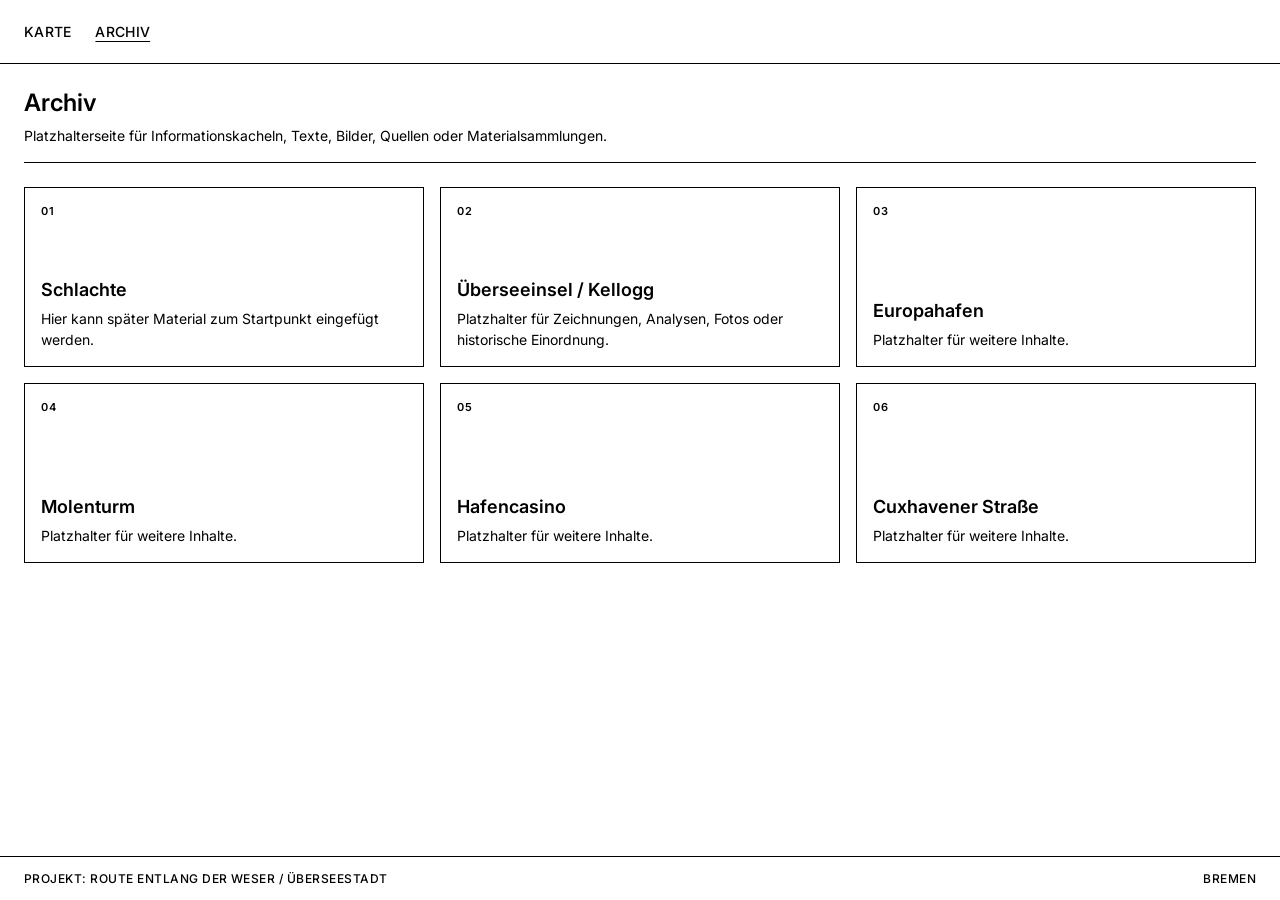
==== archiv.html @ 2fffabe8 "Add files via upload" ====
<!DOCTYPE html>
<html lang="de">
<head>
  <meta charset="utf-8" />
  <meta name="viewport" content="width=device-width, initial-scale=1.0" />
  <title>Route Bremen – Archiv</title>

  <link rel="preconnect" href="https://fonts.googleapis.com" />
  <link rel="preconnect" href="https://fonts.gstatic.com" crossorigin />
  <link
    href="https://fonts.googleapis.com/css2?family=Inter:wght@300;400;500;600&display=swap"
    rel="stylesheet"
  />

  <link rel="stylesheet" href="style.css" />

  <style>
    .archive-page {
      position: fixed;
      top: 64px;
      left: 0;
      width: 100%;
      height: calc(100vh - 64px - 44px);
      padding: 24px;
      overflow-y: auto;
      background: #fff;
    }

    .archive-header {
      margin-bottom: 24px;
      border-bottom: 1px solid #000;
      padding-bottom: 16px;
    }

    .archive-header h1 {
      margin: 0 0 8px 0;
      font-size: 24px;
      font-weight: 600;
    }

    .archive-header p {
      margin: 0;
      font-size: 14px;
      line-height: 1.5;
    }

    .archive-grid {
      display: grid;
      grid-template-columns: repeat(3, minmax(0, 1fr));
      gap: 16px;
    }

    .archive-tile {
      border: 1px solid #000;
      padding: 16px;
      min-height: 180px;
      display: flex;
      flex-direction: column;
      justify-content: space-between;
    }

    .archive-tile small {
      font-size: 11px;
      font-weight: 600;
      text-transform: uppercase;
      letter-spacing: 0.05em;
    }

    .archive-tile h2 {
      margin: 10px 0 8px 0;
      font-size: 18px;
      font-weight: 600;
    }

    .archive-tile p {
      margin: 0;
      font-size: 14px;
      line-height: 1.5;
    }

    @media (max-width: 900px) {
      .archive-grid {
        grid-template-columns: 1fr;
      }
    }
  </style>
</head>
<body>
  <header class="topbar">
    <nav class="nav">
      <a class="nav-link" href="index.html">Karte</a>
      <a class="nav-link active" href="archiv.html">Archiv</a>
    </nav>
  </header>

  <main class="archive-page">
    <div class="archive-header">
      <h1>Archiv</h1>
      <p>Platzhalterseite für Informationskacheln, Texte, Bilder, Quellen oder Materialsammlungen.</p>
    </div>

    <section class="archive-grid">
      <article class="archive-tile">
        <small>01</small>
        <div>
          <h2>Schlachte</h2>
          <p>Hier kann später Material zum Startpunkt eingefügt werden.</p>
        </div>
      </article>

      <article class="archive-tile">
        <small>02</small>
        <div>
          <h2>Überseeinsel / Kellogg</h2>
          <p>Platzhalter für Zeichnungen, Analysen, Fotos oder historische Einordnung.</p>
        </div>
      </article>

      <article class="archive-tile">
        <small>03</small>
        <div>
          <h2>Europahafen</h2>
          <p>Platzhalter für weitere Inhalte.</p>
        </div>
      </article>

      <article class="archive-tile">
        <small>04</small>
        <div>
          <h2>Molenturm</h2>
          <p>Platzhalter für weitere Inhalte.</p>
        </div>
      </article>

      <article class="archive-tile">
        <small>05</small>
        <div>
          <h2>Hafencasino</h2>
          <p>Platzhalter für weitere Inhalte.</p>
        </div>
      </article>

      <article class="archive-tile">
        <small>06</small>
        <div>
          <h2>Cuxhavener Straße</h2>
          <p>Platzhalter für weitere Inhalte.</p>
        </div>
      </article>
    </section>
  </main>

  <footer class="footer">
    <div class="footer-inner">
      <span>Projekt: Route entlang der Weser / Überseestadt</span>
      <span>Bremen</span>
    </div>
  </footer>
</body>
</html>
---- style.css ----
* {
  box-sizing: border-box;
  border-radius: 0 !important;
}

html,
body {
  margin: 0;
  padding: 0;
  height: 100%;
}

body {
  font-family: "Inter", "Helvetica Neue", Helvetica, Arial, sans-serif;
  color: #000;
  background: #fff;
  overflow: hidden;
}

a {
  color: inherit;
}

.topbar {
  position: fixed;
  top: 0;
  left: 0;
  width: 100%;
  height: 64px;
  background: #fff;
  border-bottom: 1px solid #000;
  z-index: 2000;
  display: flex;
  align-items: center;
  padding: 0 24px;
}

.nav {
  display: flex;
  gap: 24px;
}

.nav-link {
  text-decoration: none;
  font-size: 14px;
  font-weight: 500;
  letter-spacing: 0.02em;
  text-transform: uppercase;
}

.nav-link.active {
  text-decoration: underline;
  text-underline-offset: 4px;
}

.layout {
  position: fixed;
  top: 64px;
  left: 0;
  width: 100%;
  height: calc(100vh - 64px - 44px);
}

#map {
  position: absolute;
  top: 0;
  left: 0;
  width: calc(100% - 360px);
  height: 100%;
}

#sidebar {
  position: absolute;
  top: 0;
  right: 0;
  width: 360px;
  height: 100%;
  background: #fff;
  border-left: 1px solid #000;
  overflow: hidden;
}

#resize-handle {
  position: absolute;
  left: -4px;
  top: 0;
  width: 8px;
  height: 100%;
  cursor: ew-resize;
  background: transparent;
  z-index: 20;
}

.sidebar-inner {
  width: 100%;
  height: 100%;
  overflow-y: auto;
  padding: 20px 18px 24px 18px;
}

.sidebar-header {
  padding-bottom: 18px;
  border-bottom: 1px solid #000;
  margin-bottom: 18px;
}

.sidebar-header h1 {
  margin: 0 0 10px 0;
  font-size: 20px;
  font-weight: 600;
  letter-spacing: 0.01em;
}

.sidebar-header p {
  margin: 0;
  font-size: 13px;
  line-height: 1.45;
  font-weight: 400;
}

.card-container {
  display: flex;
  flex-direction: column;
  gap: 0;
}

.info-card {
  border-top: 1px solid #000;
  padding: 16px 0 18px 0;
  transition: background-color 0.2s ease;
}

.info-card.highlight {
  background: #f2f2f2;
}

.info-card:first-child {
  border-top: 1px solid #000;
}

.info-card-top {
  display: flex;
  justify-content: space-between;
  align-items: flex-start;
  margin-bottom: 10px;
}

.info-card-number {
  font-size: 12px;
  font-weight: 600;
  letter-spacing: 0.06em;
  text-transform: uppercase;
}

.close-btn {
  appearance: none;
  background: transparent;
  border: 1px solid #000;
  color: #000;
  width: 28px;
  height: 28px;
  padding: 0;
  font-size: 20px;
  line-height: 1;
  cursor: pointer;
}

.close-btn:hover {
  background: #000;
  color: #fff;
}

.info-card h2 {
  margin: 0 0 8px 0;
  font-size: 18px;
  font-weight: 600;
  line-height: 1.2;
}

.info-card p {
  margin: 0 0 14px 0;
  font-size: 14px;
  line-height: 1.55;
  font-weight: 400;
}

.meta {
  display: flex;
  flex-direction: column;
  gap: 4px;
  font-size: 11px;
  font-weight: 500;
  text-transform: uppercase;
  letter-spacing: 0.04em;
}

.footer {
  position: fixed;
  bottom: 0;
  left: 0;
  width: 100%;
  height: 44px;
  border-top: 1px solid #000;
  background: #fff;
  z-index: 2000;
  display: flex;
  align-items: center;
  padding: 0 24px;
}

.footer-inner {
  width: 100%;
  display: flex;
  justify-content: space-between;
  gap: 24px;
  font-size: 12px;
  font-weight: 500;
  text-transform: uppercase;
  letter-spacing: 0.04em;
}

/* Leaflet-UI eckig */
.leaflet-control-zoom a,
.leaflet-bar a,
.leaflet-popup-content-wrapper,
.leaflet-popup-tip {
  border-radius: 0 !important;
}

.leaflet-control-zoom a,
.leaflet-bar a {
  color: #000;
}

.resizing {
  cursor: ew-resize;
  user-select: none;
}

/* Kleine Bildschirme */
@media (max-width: 900px) {
  #map {
    width: calc(100% - 300px);
  }

  #sidebar {
    width: 300px;
  }
}
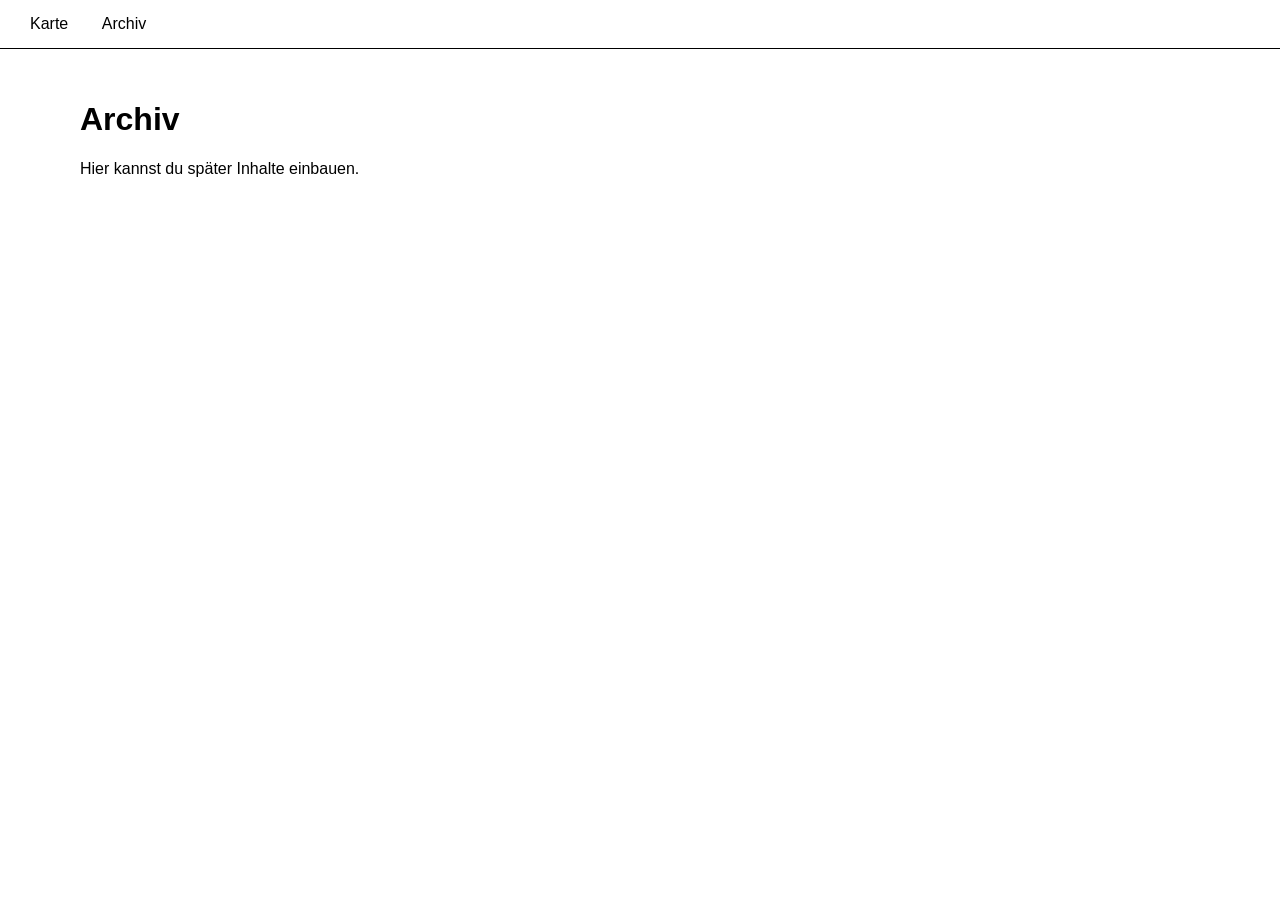
==== commit 32a17b22: "Update archiv.html" ====
--- a/archiv.html
+++ b/archiv.html
@@ -2,159 +2,23 @@
 <html lang="de">
 <head>
   <meta charset="utf-8" />
-  <meta name="viewport" content="width=device-width, initial-scale=1.0" />
-  <title>Route Bremen – Archiv</title>
+  <title>Archiv</title>
+  <link rel="stylesheet" href="style.css">
+</head>
 
-  <link rel="preconnect" href="https://fonts.googleapis.com" />
-  <link rel="preconnect" href="https://fonts.gstatic.com" crossorigin />
-  <link
-    href="https://fonts.googleapis.com/css2?family=Inter:wght@300;400;500;600&display=swap"
-    rel="stylesheet"
-  />
+<body>
 
-  <link rel="stylesheet" href="style.css" />
+<header>
+  <nav>
+    <a href="index.html">Karte</a>
+    <a href="#">Archiv</a>
+  </nav>
+</header>
 
-  <style>
-    .archive-page {
-      position: fixed;
-      top: 64px;
-      left: 0;
-      width: 100%;
-      height: calc(100vh - 64px - 44px);
-      padding: 24px;
-      overflow-y: auto;
-      background: #fff;
-    }
+<div style="padding:80px;">
+  <h1>Archiv</h1>
+  <p>Hier kannst du später Inhalte einbauen.</p>
+</div>
 
-    .archive-header {
-      margin-bottom: 24px;
-      border-bottom: 1px solid #000;
-      padding-bottom: 16px;
-    }
-
-    .archive-header h1 {
-      margin: 0 0 8px 0;
-      font-size: 24px;
-      font-weight: 600;
-    }
-
-    .archive-header p {
-      margin: 0;
-      font-size: 14px;
-      line-height: 1.5;
-    }
-
-    .archive-grid {
-      display: grid;
-      grid-template-columns: repeat(3, minmax(0, 1fr));
-      gap: 16px;
-    }
-
-    .archive-tile {
-      border: 1px solid #000;
-      padding: 16px;
-      min-height: 180px;
-      display: flex;
-      flex-direction: column;
-      justify-content: space-between;
-    }
-
-    .archive-tile small {
-      font-size: 11px;
-      font-weight: 600;
-      text-transform: uppercase;
-      letter-spacing: 0.05em;
-    }
-
-    .archive-tile h2 {
-      margin: 10px 0 8px 0;
-      font-size: 18px;
-      font-weight: 600;
-    }
-
-    .archive-tile p {
-      margin: 0;
-      font-size: 14px;
-      line-height: 1.5;
-    }
-
-    @media (max-width: 900px) {
-      .archive-grid {
-        grid-template-columns: 1fr;
-      }
-    }
-  </style>
-</head>
-<body>
-  <header class="topbar">
-    <nav class="nav">
-      <a class="nav-link" href="index.html">Karte</a>
-      <a class="nav-link active" href="archiv.html">Archiv</a>
-    </nav>
-  </header>
-
-  <main class="archive-page">
-    <div class="archive-header">
-      <h1>Archiv</h1>
-      <p>Platzhalterseite für Informationskacheln, Texte, Bilder, Quellen oder Materialsammlungen.</p>
-    </div>
-
-    <section class="archive-grid">
-      <article class="archive-tile">
-        <small>01</small>
-        <div>
-          <h2>Schlachte</h2>
-          <p>Hier kann später Material zum Startpunkt eingefügt werden.</p>
-        </div>
-      </article>
-
-      <article class="archive-tile">
-        <small>02</small>
-        <div>
-          <h2>Überseeinsel / Kellogg</h2>
-          <p>Platzhalter für Zeichnungen, Analysen, Fotos oder historische Einordnung.</p>
-        </div>
-      </article>
-
-      <article class="archive-tile">
-        <small>03</small>
-        <div>
-          <h2>Europahafen</h2>
-          <p>Platzhalter für weitere Inhalte.</p>
-        </div>
-      </article>
-
-      <article class="archive-tile">
-        <small>04</small>
-        <div>
-          <h2>Molenturm</h2>
-          <p>Platzhalter für weitere Inhalte.</p>
-        </div>
-      </article>
-
-      <article class="archive-tile">
-        <small>05</small>
-        <div>
-          <h2>Hafencasino</h2>
-          <p>Platzhalter für weitere Inhalte.</p>
-        </div>
-      </article>
-
-      <article class="archive-tile">
-        <small>06</small>
-        <div>
-          <h2>Cuxhavener Straße</h2>
-          <p>Platzhalter für weitere Inhalte.</p>
-        </div>
-      </article>
-    </section>
-  </main>
-
-  <footer class="footer">
-    <div class="footer-inner">
-      <span>Projekt: Route entlang der Weser / Überseestadt</span>
-      <span>Bremen</span>
-    </div>
-  </footer>
 </body>
-</html>+</html>
--- a/style.css
+++ b/style.css
@@ -1,249 +1,101 @@
 * {
+  border-radius: 0 !important;
   box-sizing: border-box;
-  border-radius: 0 !important;
-}
-
-html,
-body {
-  margin: 0;
-  padding: 0;
-  height: 100%;
 }
 
 body {
-  font-family: "Inter", "Helvetica Neue", Helvetica, Arial, sans-serif;
-  color: #000;
-  background: #fff;
-  overflow: hidden;
+  margin: 0;
+  font-family: "Inter", Helvetica, Arial, sans-serif;
 }
 
-a {
-  color: inherit;
+/* HEADER */
+header {
+  position: fixed;
+  top: 0;
+  width: 100%;
+  background: white;
+  border-bottom: 1px solid black;
+  padding: 15px 30px;
+  z-index: 1000;
 }
 
-.topbar {
-  position: fixed;
-  top: 0;
-  left: 0;
-  width: 100%;
-  height: 64px;
-  background: #fff;
-  border-bottom: 1px solid #000;
-  z-index: 2000;
-  display: flex;
-  align-items: center;
-  padding: 0 24px;
+nav a {
+  margin-right: 30px;
+  text-decoration: none;
+  color: black;
 }
 
-.nav {
-  display: flex;
-  gap: 24px;
+/* MAP */
+#map {
+  position: absolute;
+  top: 60px;
+  left: 0;
+  height: calc(100vh - 100px);
+  width: calc(100% - 350px);
 }
 
-.nav-link {
-  text-decoration: none;
-  font-size: 14px;
-  font-weight: 500;
-  letter-spacing: 0.02em;
-  text-transform: uppercase;
+/* SIDEBAR */
+#sidebar {
+  position: absolute;
+  top: 60px;
+  right: 0;
+  width: 350px;
+  height: calc(100vh - 100px);
+  border-left: 1px solid black;
+  padding: 20px;
+  overflow-y: auto;
+  background: white;
 }
 
-.nav-link.active {
-  text-decoration: underline;
-  text-underline-offset: 4px;
+/* RESIZE HANDLE */
+#resize-handle {
+  position: absolute;
+  left: -10px;
+  width: 20px;
+  height: 100%;
+  cursor: ew-resize;
 }
 
-.layout {
-  position: fixed;
-  top: 64px;
-  left: 0;
-  width: 100%;
-  height: calc(100vh - 64px - 44px);
+/* CARDS */
+.card {
+  border-bottom: 1px solid black;
+  padding: 15px 0;
 }
 
-#map {
-  position: absolute;
-  top: 0;
-  left: 0;
-  width: calc(100% - 360px);
-  height: 100%;
+.card h3 {
+  margin: 0;
 }
 
-#sidebar {
-  position: absolute;
-  top: 0;
-  right: 0;
-  width: 360px;
-  height: 100%;
-  background: #fff;
-  border-left: 1px solid #000;
-  overflow: hidden;
+.card p {
+  margin: 5px 0;
 }
 
-#resize-handle {
-  position: absolute;
-  left: -4px;
-  top: 0;
-  width: 8px;
-  height: 100%;
-  cursor: ew-resize;
-  background: transparent;
-  z-index: 20;
-}
-
-.sidebar-inner {
-  width: 100%;
-  height: 100%;
-  overflow-y: auto;
-  padding: 20px 18px 24px 18px;
-}
-
-.sidebar-header {
-  padding-bottom: 18px;
-  border-bottom: 1px solid #000;
-  margin-bottom: 18px;
-}
-
-.sidebar-header h1 {
-  margin: 0 0 10px 0;
-  font-size: 20px;
-  font-weight: 600;
-  letter-spacing: 0.01em;
-}
-
-.sidebar-header p {
-  margin: 0;
-  font-size: 13px;
-  line-height: 1.45;
-  font-weight: 400;
-}
-
-.card-container {
-  display: flex;
-  flex-direction: column;
-  gap: 0;
-}
-
-.info-card {
-  border-top: 1px solid #000;
-  padding: 16px 0 18px 0;
-  transition: background-color 0.2s ease;
-}
-
-.info-card.highlight {
-  background: #f2f2f2;
-}
-
-.info-card:first-child {
-  border-top: 1px solid #000;
-}
-
-.info-card-top {
-  display: flex;
-  justify-content: space-between;
-  align-items: flex-start;
-  margin-bottom: 10px;
-}
-
-.info-card-number {
-  font-size: 12px;
-  font-weight: 600;
-  letter-spacing: 0.06em;
-  text-transform: uppercase;
-}
-
-.close-btn {
-  appearance: none;
-  background: transparent;
-  border: 1px solid #000;
-  color: #000;
-  width: 28px;
-  height: 28px;
-  padding: 0;
-  font-size: 20px;
-  line-height: 1;
+.close {
+  float: right;
   cursor: pointer;
 }
 
-.close-btn:hover {
-  background: #000;
-  color: #fff;
+/* FOOTER */
+footer {
+  position: fixed;
+  bottom: 0;
+  width: 100%;
+  height: 40px;
+  border-top: 1px solid black;
+  background: white;
+  display: flex;
+  align-items: center;
+  padding: 0 30px;
 }
 
-.info-card h2 {
-  margin: 0 0 8px 0;
-  font-size: 18px;
-  font-weight: 600;
-  line-height: 1.2;
+.footer-content {
+  display: flex;
+  justify-content: space-between;
+  width: 100%;
 }
 
-.info-card p {
-  margin: 0 0 14px 0;
-  font-size: 14px;
-  line-height: 1.55;
-  font-weight: 400;
-}
-
-.meta {
-  display: flex;
-  flex-direction: column;
-  gap: 4px;
-  font-size: 11px;
-  font-weight: 500;
-  text-transform: uppercase;
-  letter-spacing: 0.04em;
-}
-
-.footer {
-  position: fixed;
-  bottom: 0;
-  left: 0;
-  width: 100%;
-  height: 44px;
-  border-top: 1px solid #000;
-  background: #fff;
-  z-index: 2000;
-  display: flex;
-  align-items: center;
-  padding: 0 24px;
-}
-
-.footer-inner {
-  width: 100%;
-  display: flex;
-  justify-content: space-between;
-  gap: 24px;
-  font-size: 12px;
-  font-weight: 500;
-  text-transform: uppercase;
-  letter-spacing: 0.04em;
-}
-
-/* Leaflet-UI eckig */
-.leaflet-control-zoom a,
-.leaflet-bar a,
+/* Leaflet kantig */
 .leaflet-popup-content-wrapper,
 .leaflet-popup-tip {
   border-radius: 0 !important;
 }
-
-.leaflet-control-zoom a,
-.leaflet-bar a {
-  color: #000;
-}
-
-.resizing {
-  cursor: ew-resize;
-  user-select: none;
-}
-
-/* Kleine Bildschirme */
-@media (max-width: 900px) {
-  #map {
-    width: calc(100% - 300px);
-  }
-
-  #sidebar {
-    width: 300px;
-  }
-}
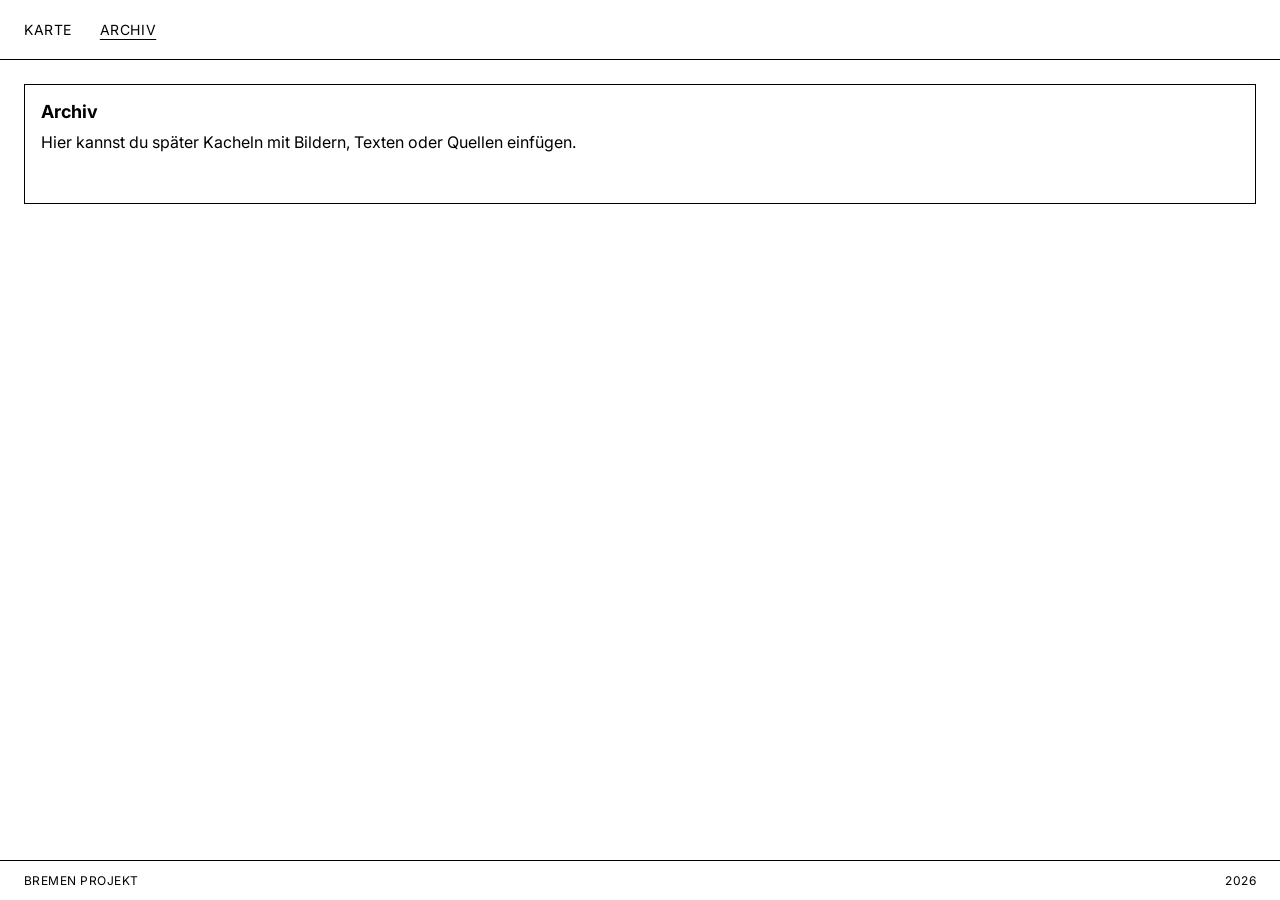
==== commit 65ec5dad: "Update archiv.html" ====
--- a/archiv.html
+++ b/archiv.html
@@ -2,23 +2,60 @@
 <html lang="de">
 <head>
   <meta charset="utf-8" />
+  <meta name="viewport" content="width=device-width, initial-scale=1.0" />
   <title>Archiv</title>
-  <link rel="stylesheet" href="style.css">
+  <link href="https://fonts.googleapis.com/css2?family=Inter:wght@300;400;500;600&display=swap" rel="stylesheet">
+  <link rel="stylesheet" href="style.css" />
+  <style>
+    .archive-page {
+      padding: 84px 24px 64px 24px;
+    }
+
+    .archive-grid {
+      display: grid;
+      grid-template-columns: 1fr;
+      gap: 12px;
+    }
+
+    .archive-tile {
+      border: 1px solid black;
+      padding: 16px;
+      min-height: 120px;
+    }
+
+    .archive-tile h2 {
+      margin: 0 0 8px 0;
+      font-size: 18px;
+    }
+
+    .archive-tile p {
+      margin: 0;
+      line-height: 1.5;
+    }
+  </style>
 </head>
+<body>
+  <header class="topbar">
+    <nav class="nav">
+      <a href="index.html">Karte</a>
+      <a href="archiv.html" class="active">Archiv</a>
+    </nav>
+  </header>
 
-<body>
+  <main class="archive-page">
+    <div class="archive-grid">
+      <article class="archive-tile">
+        <h2>Archiv</h2>
+        <p>Hier kannst du später Kacheln mit Bildern, Texten oder Quellen einfügen.</p>
+      </article>
+    </div>
+  </main>
 
-<header>
-  <nav>
-    <a href="index.html">Karte</a>
-    <a href="#">Archiv</a>
-  </nav>
-</header>
-
-<div style="padding:80px;">
-  <h1>Archiv</h1>
-  <p>Hier kannst du später Inhalte einbauen.</p>
-</div>
-
+  <footer class="footer">
+    <div class="footer-content">
+      <span>Bremen Projekt</span>
+      <span>2026</span>
+    </div>
+  </footer>
 </body>
 </html>
--- a/style.css
+++ b/style.css
@@ -1,101 +1,238 @@
 * {
+  box-sizing: border-box;
   border-radius: 0 !important;
-  box-sizing: border-box;
-}
-
+}
+
+html,
 body {
   margin: 0;
-  font-family: "Inter", Helvetica, Arial, sans-serif;
-}
-
-/* HEADER */
-header {
+  padding: 0;
+  height: 100%;
+}
+
+body {
+  font-family: "Inter", "Helvetica Neue", Helvetica, Arial, sans-serif;
+  background: white;
+  color: black;
+  overflow: hidden;
+}
+
+a {
+  color: inherit;
+  text-decoration: none;
+}
+
+/* Kopfleiste */
+.topbar {
   position: fixed;
   top: 0;
-  width: 100%;
+  left: 0;
+  width: 100%;
+  height: 60px;
   background: white;
   border-bottom: 1px solid black;
-  padding: 15px 30px;
-  z-index: 1000;
-}
-
-nav a {
-  margin-right: 30px;
-  text-decoration: none;
-  color: black;
-}
-
-/* MAP */
+  z-index: 2000;
+  display: flex;
+  align-items: center;
+  padding: 0 24px;
+}
+
+.nav {
+  display: flex;
+  gap: 28px;
+}
+
+.nav a {
+  font-size: 14px;
+  text-transform: uppercase;
+  letter-spacing: 0.04em;
+}
+
+.nav a.active {
+  text-decoration: underline;
+  text-underline-offset: 4px;
+}
+
+/* Karte */
 #map {
-  position: absolute;
+  position: fixed;
   top: 60px;
   left: 0;
+  width: 100%;
   height: calc(100vh - 100px);
-  width: calc(100% - 350px);
-}
-
-/* SIDEBAR */
-#sidebar {
-  position: absolute;
-  top: 60px;
-  right: 0;
-  width: 350px;
-  height: calc(100vh - 100px);
-  border-left: 1px solid black;
-  padding: 20px;
-  overflow-y: auto;
-  background: white;
-}
-
-/* RESIZE HANDLE */
-#resize-handle {
-  position: absolute;
-  left: -10px;
-  width: 20px;
-  height: 100%;
-  cursor: ew-resize;
-}
-
-/* CARDS */
-.card {
-  border-bottom: 1px solid black;
-  padding: 15px 0;
-}
-
-.card h3 {
-  margin: 0;
-}
-
-.card p {
-  margin: 5px 0;
-}
-
-.close {
-  float: right;
-  cursor: pointer;
-}
-
-/* FOOTER */
-footer {
-  position: fixed;
+  z-index: 1;
+}
+
+/* Footer */
+.footer {
+  position: fixed;
+  left: 0;
   bottom: 0;
   width: 100%;
   height: 40px;
   border-top: 1px solid black;
   background: white;
-  display: flex;
-  align-items: center;
-  padding: 0 30px;
+  z-index: 2000;
+  display: flex;
+  align-items: center;
+  padding: 0 24px;
 }
 
 .footer-content {
+  width: 100%;
   display: flex;
   justify-content: space-between;
-  width: 100%;
-}
-
-/* Leaflet kantig */
+  font-size: 12px;
+  text-transform: uppercase;
+  letter-spacing: 0.04em;
+}
+
+/* Unteres Archivpanel */
+#archive-panel {
+  position: fixed;
+  left: 0;
+  bottom: 40px;
+  width: 100%;
+  background: white;
+  border-top: 1px solid black;
+  z-index: 1800;
+  transition: height 0.3s ease;
+  overflow: hidden;
+}
+
+.panel-collapsed {
+  height: 36px;
+}
+
+.panel-half {
+  height: 50vh;
+}
+
+.panel-full {
+  height: calc(100vh - 60px - 40px);
+}
+
+.panel-bar {
+  height: 36px;
+  border-bottom: 1px solid black;
+  display: flex;
+  align-items: center;
+  justify-content: space-between;
+  padding: 0 12px;
+}
+
+.panel-handle {
+  width: 64px;
+  height: 6px;
+  border: 1px solid black;
+}
+
+.panel-controls {
+  display: flex;
+  gap: 8px;
+}
+
+.panel-controls button {
+  width: 32px;
+  height: 24px;
+  border: 1px solid black;
+  background: white;
+  color: black;
+  font-size: 16px;
+  cursor: pointer;
+}
+
+.panel-controls button:hover {
+  background: black;
+  color: white;
+}
+
+.panel-content {
+  height: calc(100% - 36px);
+  overflow-y: auto;
+  padding: 16px;
+}
+
+.panel-header {
+  border-bottom: 1px solid black;
+  padding-bottom: 12px;
+  margin-bottom: 12px;
+}
+
+.panel-header h2 {
+  margin: 0 0 8px 0;
+  font-size: 18px;
+  font-weight: 600;
+}
+
+.panel-header p {
+  margin: 0;
+  font-size: 13px;
+  line-height: 1.45;
+}
+
+#content {
+  display: flex;
+  flex-direction: column;
+}
+
+/* Karten im Archiv */
+.card {
+  border-top: 1px solid black;
+  padding: 14px 0 16px 0;
+}
+
+.card-top {
+  display: flex;
+  justify-content: space-between;
+  align-items: center;
+  margin-bottom: 8px;
+}
+
+.card-number {
+  font-size: 12px;
+  text-transform: uppercase;
+  letter-spacing: 0.04em;
+  font-weight: 600;
+}
+
+.card h3 {
+  margin: 0 0 8px 0;
+  font-size: 18px;
+  font-weight: 600;
+}
+
+.card p {
+  margin: 0;
+  font-size: 14px;
+  line-height: 1.5;
+}
+
+.close {
+  width: 28px;
+  height: 28px;
+  border: 1px solid black;
+  background: white;
+  color: black;
+  font-size: 20px;
+  line-height: 1;
+  cursor: pointer;
+}
+
+.close:hover {
+  background: black;
+  color: white;
+}
+
+/* Leaflet eckig */
 .leaflet-popup-content-wrapper,
-.leaflet-popup-tip {
+.leaflet-popup-tip,
+.leaflet-bar a,
+.leaflet-control-zoom a {
   border-radius: 0 !important;
 }
+
+/* Routing-Panel ausblenden */
+.leaflet-routing-container {
+  display: none !important;
+}
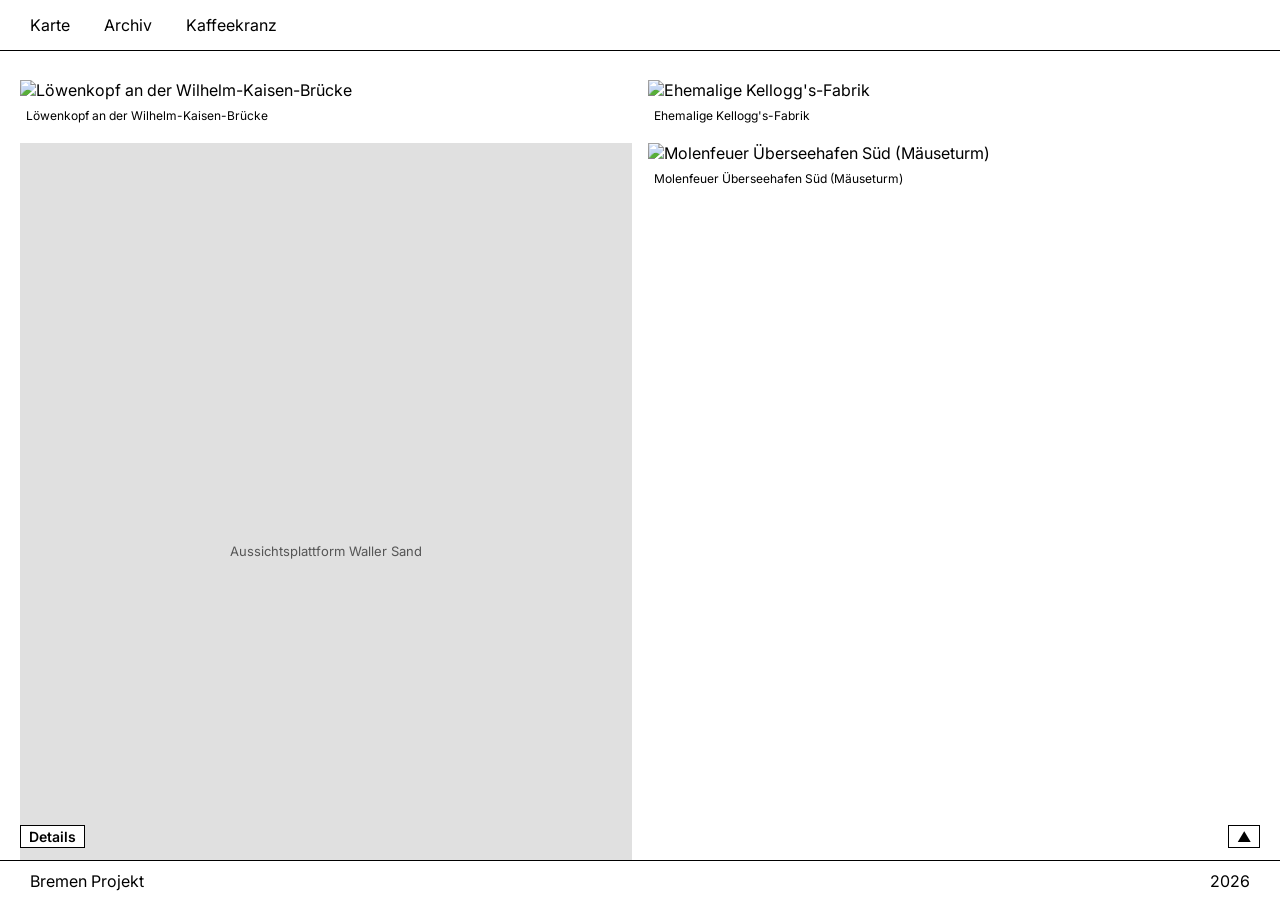
==== commit 9ad0ecab: "Add files via upload" ====
--- a/archiv.html
+++ b/archiv.html
@@ -4,58 +4,131 @@
   <meta charset="utf-8" />
   <meta name="viewport" content="width=device-width, initial-scale=1.0" />
   <title>Archiv</title>
-  <link href="https://fonts.googleapis.com/css2?family=Inter:wght@300;400;500;600&display=swap" rel="stylesheet">
-  <link rel="stylesheet" href="style.css" />
-  <style>
-    .archive-page {
-      padding: 84px 24px 64px 24px;
-    }
-
-    .archive-grid {
-      display: grid;
-      grid-template-columns: 1fr;
-      gap: 12px;
-    }
-
-    .archive-tile {
-      border: 1px solid black;
-      padding: 16px;
-      min-height: 120px;
-    }
-
-    .archive-tile h2 {
-      margin: 0 0 8px 0;
-      font-size: 18px;
-    }
-
-    .archive-tile p {
-      margin: 0;
-      line-height: 1.5;
-    }
-  </style>
+  <link href="https://fonts.googleapis.com/css2?family=Inter:wght@300;400;600&display=swap" rel="stylesheet">
+  <link rel="stylesheet" href="style.css">
 </head>
 <body>
-  <header class="topbar">
-    <nav class="nav">
-      <a href="index.html">Karte</a>
-      <a href="archiv.html" class="active">Archiv</a>
-    </nav>
-  </header>
 
-  <main class="archive-page">
-    <div class="archive-grid">
-      <article class="archive-tile">
-        <h2>Archiv</h2>
-        <p>Hier kannst du später Kacheln mit Bildern, Texten oder Quellen einfügen.</p>
-      </article>
+<header>
+  <nav>
+    <a href="index.html">Karte</a>
+    <a href="#">Archiv</a>
+    <a href="kaffeekranz.html">Kaffeekranz</a>
+  </nav>
+</header>
+
+<!-- Kachel-Grid -->
+<div id="archiv-grid"></div>
+
+<!-- Detail-Leiste unten (wie Sidebar auf Kartenseite) -->
+<div id="archiv-sidebar">
+  <div id="archiv-handle">
+    <span>Details</span>
+    <span id="archiv-toggle">▲</span>
+  </div>
+  <div id="archiv-sidebar-inner">
+    <div id="archiv-content"></div>
+  </div>
+</div>
+
+<footer>
+  <div class="footer-content">
+    <span>Bremen Projekt</span>
+    <span>2026</span>
+  </div>
+</footer>
+
+<script src="stations.js"></script>
+<script>
+// Kacheln rendern
+const grid = document.getElementById('archiv-grid');
+
+stations.forEach(station => {
+  const kachel = document.createElement('div');
+  kachel.className = 'kachel';
+
+  const fotoHtml = station.foto
+    ? `<img src="${station.foto}" alt="${station.name}" />`
+    : `<div class="kachel-placeholder"><span>${station.name}</span></div>`;
+
+  kachel.innerHTML = `
+    ${fotoHtml}
+    <div class="kachel-label">${station.name}</div>
+  `;
+
+  // Doppelklick → Detail-Leiste
+  kachel.addEventListener('dblclick', () => openDetail(station));
+
+  // Touch Long-Press
+  let pressTimer = null;
+  let moved = false;
+  kachel.addEventListener('touchstart', () => {
+    moved = false;
+    pressTimer = setTimeout(() => { if (!moved) openDetail(station); }, 600);
+  });
+  kachel.addEventListener('touchmove', () => { moved = true; clearTimeout(pressTimer); });
+  kachel.addEventListener('touchend', () => clearTimeout(pressTimer));
+
+  grid.appendChild(kachel);
+});
+
+// Detail-Leiste
+const archivSidebar = document.getElementById('archiv-sidebar');
+const archivHandle  = document.getElementById('archiv-handle');
+const archivToggle  = document.getElementById('archiv-toggle');
+const archivContent = document.getElementById('archiv-content');
+
+const MIN_H = 48;
+const MAX_H = () => window.innerHeight - 60 - 40;
+
+let dragging = false, startY = 0, startH = 0;
+
+function getY(e) { return e.touches ? e.touches[0].clientY : e.clientY; }
+
+archivHandle.addEventListener('mousedown',  e => { dragging=true; startY=getY(e); startH=archivSidebar.offsetHeight; document.body.style.userSelect='none'; });
+archivHandle.addEventListener('touchstart', e => { dragging=true; startY=getY(e); startH=archivSidebar.offsetHeight; }, {passive:true});
+
+document.addEventListener('mousemove',  e => { if(!dragging) return; let h=startH+(startY-getY(e)); h=Math.max(MIN_H,Math.min(h,MAX_H())); archivSidebar.style.height=h+'px'; archivToggle.textContent=h>MIN_H?'▼':'▲'; });
+document.addEventListener('touchmove',  e => { if(!dragging) return; let h=startH+(startY-getY(e)); h=Math.max(MIN_H,Math.min(h,MAX_H())); archivSidebar.style.height=h+'px'; archivToggle.textContent=h>MIN_H?'▼':'▲'; }, {passive:true});
+
+document.addEventListener('mouseup',  () => { dragging=false; document.body.style.userSelect=''; snap(); });
+document.addEventListener('touchend', () => { dragging=false; snap(); });
+
+function snap() {
+  if (archivSidebar.offsetHeight < MIN_H + 20) {
+    archivSidebar.style.height = MIN_H + 'px';
+    archivToggle.textContent = '▲';
+  }
+}
+
+archivToggle.addEventListener('click', e => {
+  e.stopPropagation();
+  const isMin = archivSidebar.offsetHeight <= MIN_H + 5;
+  archivSidebar.style.height = isMin ? '40vh' : MIN_H + 'px';
+  archivToggle.textContent = isMin ? '▼' : '▲';
+});
+
+function openDetail(station) {
+  archivContent.innerHTML = '';
+
+  const fotoHtml = station.foto
+    ? `<img src="${station.foto}" alt="${station.name}" style="max-height:35vh;width:auto;display:block;margin:8px 0;" />`
+    : `<div class="card-foto-placeholder"><span>${station.name}</span></div>`;
+
+  archivContent.innerHTML = `
+    <div class="card">
+      <h3>${station.name}</h3>
+      ${fotoHtml}
+      <p>${station.info}</p>
     </div>
-  </main>
+  `;
 
-  <footer class="footer">
-    <div class="footer-content">
-      <span>Bremen Projekt</span>
-      <span>2026</span>
-    </div>
-  </footer>
+  // Leiste aufklappen
+  if (archivSidebar.offsetHeight <= MIN_H + 5) {
+    archivSidebar.style.height = '40vh';
+    archivToggle.textContent = '▼';
+  }
+}
+</script>
 </body>
 </html>
--- a/style.css
+++ b/style.css
@@ -1,238 +1,383 @@
 * {
+  border-radius: 0 !important;
   box-sizing: border-box;
-  border-radius: 0 !important;
-}
-
-html,
+}
+
 body {
   margin: 0;
-  padding: 0;
-  height: 100%;
-}
-
-body {
-  font-family: "Inter", "Helvetica Neue", Helvetica, Arial, sans-serif;
-  background: white;
-  color: black;
-  overflow: hidden;
-}
-
-a {
-  color: inherit;
+  font-family: "Inter", Helvetica, Arial, sans-serif;
+}
+
+/* HEADER */
+header {
+  position: fixed;
+  top: 0;
+  width: 100%;
+  background: white;
+  border-bottom: 1px solid black;
+  padding: 15px 30px;
+  z-index: 1000;
+}
+
+nav a {
+  margin-right: 30px;
   text-decoration: none;
-}
-
-/* Kopfleiste */
-.topbar {
-  position: fixed;
-  top: 0;
-  left: 0;
-  width: 100%;
-  height: 60px;
-  background: white;
-  border-bottom: 1px solid black;
-  z-index: 2000;
-  display: flex;
-  align-items: center;
-  padding: 0 24px;
-}
-
-.nav {
-  display: flex;
-  gap: 28px;
-}
-
-.nav a {
-  font-size: 14px;
-  text-transform: uppercase;
-  letter-spacing: 0.04em;
-}
-
-.nav a.active {
-  text-decoration: underline;
-  text-underline-offset: 4px;
-}
-
-/* Karte */
+  color: black;
+}
+
+/* MAP */
 #map {
-  position: fixed;
+  position: absolute;
   top: 60px;
   left: 0;
-  width: 100%;
-  height: calc(100vh - 100px);
-  z-index: 1;
-}
-
-/* Footer */
-.footer {
-  position: fixed;
+  right: 0;
+  height: calc(100vh - 60px - 40px - 48px); /* unter header, über sidebar-bar, über footer */
+  -webkit-user-select: none;
+  user-select: none;
+}
+
+/* SIDEBAR als transparente Bottom-Bar */
+#sidebar {
+  position: fixed;
+  bottom: 40px;
   left: 0;
+  right: 0;
+  height: 48px;
+  background: transparent;
+  border: none;
+  overflow: hidden;
+  z-index: 999;
+  /* kein transition – freies Ziehen */
+}
+
+/* RESIZE HANDLE / TOGGLE BUTTON */
+#resize-handle {
+  display: flex;
+  align-items: center;
+  justify-content: space-between;
+  padding: 0 20px;
+  height: 48px;
+  cursor: ns-resize;
+  user-select: none;
+  touch-action: none;
+}
+
+#resize-handle span {
+  font-weight: 600;
+  font-size: 14px;
+  background: white;
+  color: black;
+  padding: 2px 8px;
+  border: 1px solid black;
+}
+
+#toggle-icon {
+  font-size: 18px;
+  line-height: 1;
+  background: white;
+  color: black;
+  padding: 2px 8px;
+  border: 1px solid black;
+}
+
+/* SIDEBAR INHALT */
+#sidebar-inner {
+  padding: 15px 20px;
+  overflow-y: auto;
+  height: calc(100% - 48px);
+  background: transparent;
+}
+
+/* CARDS – nur Text hinterlegt */
+.card {
+  padding: 12px 0;
+  margin-bottom: 8px;
+}
+
+.card h3 {
+  margin: 0 0 4px 0;
+  display: inline-block;
+  background: white;
+  color: black;
+  padding: 2px 6px;
+}
+
+.card p {
+  margin: 4px 0 0 0;
+  display: inline-block;
+  background: white;
+  color: black;
+  padding: 2px 6px;
+}
+
+.close {
+  float: right;
+  cursor: pointer;
+  background: white;
+  color: black;
+  padding: 2px 6px;
+  border: 1px solid black;
+}
+
+/* FOOTER */
+footer {
+  position: fixed;
   bottom: 0;
   width: 100%;
   height: 40px;
   border-top: 1px solid black;
   background: white;
-  z-index: 2000;
-  display: flex;
-  align-items: center;
-  padding: 0 24px;
+  display: flex;
+  align-items: center;
+  padding: 0 30px;
+  z-index: 1000;
 }
 
 .footer-content {
-  width: 100%;
   display: flex;
   justify-content: space-between;
+  width: 100%;
+}
+
+/* Leaflet kantig */
+.leaflet-popup-content-wrapper,
+.leaflet-popup-tip {
+  border-radius: 0 !important;
+}
+
+/* Keine Outline/Shadow bei Markern */
+.leaflet-marker-icon,
+.leaflet-marker-shadow {
+  border: none !important;
+  outline: none !important;
+  box-shadow: none !important;
+  background: none !important;
+}
+
+/* ===================== FOTO-MARKER ===================== */
+
+.foto-marker {
+  position: relative;
+  cursor: pointer;
+  /* Breite/Höhe wird per JS gesetzt passend zum Bildformat */
+}
+
+/* Kleines Vorschaubild (Normalzustand) */
+.foto-marker-thumb {
+  overflow: hidden;
+  background: #eee;
+  /* kein border, keine outline */
+}
+
+.foto-marker-thumb img {
+  width: 100%;
+  height: 100%;
+  object-fit: cover;
+  display: block;
+}
+
+/* Aufgeklappter Zustand beim Hover */
+.foto-marker-expanded {
+  position: absolute;
+  bottom: calc(100% + 6px);
+  left: 50%;
+  transform: translateX(-50%) scaleY(0);
+  transform-origin: bottom center;
+  /* Breite wird per JS passend zum Bildformat gesetzt */
+  background: white;
+  overflow: visible;
+  opacity: 0;
+  transition: transform 0.25s ease, opacity 0.2s ease;
+  pointer-events: none;
+  z-index: 500;
+}
+
+.foto-marker:hover .foto-marker-expanded {
+  transform: translateX(-50%) scaleY(1);
+  opacity: 1;
+}
+
+.foto-marker-expanded img {
+  display: block;
+  /* Breite & Höhe werden per JS gesetzt – ganzes Bild sichtbar */
+}
+
+.foto-marker-label {
+  padding: 5px 8px;
+  font-size: 11px;
+  font-family: "Inter", Helvetica, Arial, sans-serif;
+  line-height: 1.3;
+  background: white;
+  color: black;
+}
+
+/* Platzhalter wenn kein Foto vorhanden */
+.foto-placeholder {
+  width: 44px;
+  height: 44px;
+  background: #e0e0e0;
+  display: flex;
+  align-items: center;
+  justify-content: center;
+  padding: 3px;
+}
+
+.foto-placeholder span {
+  font-size: 7px;
+  text-align: center;
+  line-height: 1.2;
+  color: #333;
+  font-family: "Inter", Helvetica, Arial, sans-serif;
+  overflow: hidden;
+}
+
+.foto-placeholder.large {
+  width: 200px;
+  height: 130px;
+  background: #e8e8e8;
+}
+
+.foto-placeholder.large span {
   font-size: 12px;
-  text-transform: uppercase;
-  letter-spacing: 0.04em;
-}
-
-/* Unteres Archivpanel */
-#archive-panel {
-  position: fixed;
+  padding: 8px;
+}
+
+/* Foto in der Sidebar-Card */
+.card-foto-placeholder {
+  width: 100%;
+  height: 140px;
+  background: #f0f0f0;
+  display: flex;
+  align-items: center;
+  justify-content: center;
+  margin: 8px 0;
+}
+
+.card-foto-placeholder span {
+  font-size: 13px;
+  color: #555;
+  font-family: "Inter", Helvetica, Arial, sans-serif;
+}
+
+/* ===================== ARCHIV-SEITE ===================== */
+
+#archiv-grid {
+  position: fixed;
+  top: 60px;
+  bottom: 40px;
   left: 0;
+  right: 0;
+  padding: 20px;
+  overflow-y: auto;
+  display: flex;
+  flex-wrap: wrap;
+  align-content: flex-start;
+  gap: 16px;
+}
+
+/* Kacheln – zwei passen nebeneinander */
+.kachel {
+  width: calc(50% - 8px);
+  cursor: pointer;
+  animation: sway 3s ease-in-out infinite;
+  transform-origin: top center;
+}
+
+.kachel:nth-child(even) {
+  animation-delay: -1.5s;
+}
+
+@keyframes sway {
+  0%   { transform: rotate(-1deg); }
+  50%  { transform: rotate(1deg); }
+  100% { transform: rotate(-1deg); }
+}
+
+.kachel img {
+  width: 100%;
+  height: auto;
+  display: block;
+}
+
+.kachel-placeholder {
+  width: 100%;
+  aspect-ratio: 3/4;
+  background: #e0e0e0;
+  display: flex;
+  align-items: center;
+  justify-content: center;
+}
+
+.kachel-placeholder span {
+  font-size: 13px;
+  color: #555;
+  text-align: center;
+  padding: 10px;
+}
+
+.kachel-label {
+  background: white;
+  color: black;
+  font-size: 12px;
+  padding: 4px 6px;
+  margin-top: 4px;
+  display: inline-block;
+}
+
+/* Archiv Detail-Leiste (wie Sidebar auf Kartenseite) */
+#archiv-sidebar {
+  position: fixed;
   bottom: 40px;
-  width: 100%;
-  background: white;
-  border-top: 1px solid black;
-  z-index: 1800;
-  transition: height 0.3s ease;
+  left: 0;
+  right: 0;
+  height: 48px;
+  background: transparent;
+  border: none;
   overflow: hidden;
-}
-
-.panel-collapsed {
-  height: 36px;
-}
-
-.panel-half {
-  height: 50vh;
-}
-
-.panel-full {
-  height: calc(100vh - 60px - 40px);
-}
-
-.panel-bar {
-  height: 36px;
-  border-bottom: 1px solid black;
+  z-index: 999;
+}
+
+#archiv-handle {
   display: flex;
   align-items: center;
   justify-content: space-between;
-  padding: 0 12px;
-}
-
-.panel-handle {
-  width: 64px;
-  height: 6px;
-  border: 1px solid black;
-}
-
-.panel-controls {
-  display: flex;
-  gap: 8px;
-}
-
-.panel-controls button {
-  width: 32px;
-  height: 24px;
-  border: 1px solid black;
-  background: white;
-  color: black;
-  font-size: 16px;
-  cursor: pointer;
-}
-
-.panel-controls button:hover {
-  background: black;
-  color: white;
-}
-
-.panel-content {
-  height: calc(100% - 36px);
+  padding: 0 20px;
+  height: 48px;
+  cursor: ns-resize;
+  user-select: none;
+  touch-action: none;
+}
+
+#archiv-handle span {
+  font-weight: 600;
+  font-size: 14px;
+  background: white;
+  color: black;
+  padding: 2px 8px;
+  border: 1px solid black;
+}
+
+#archiv-toggle {
+  font-size: 18px;
+  background: white;
+  color: black;
+  padding: 2px 8px;
+  border: 1px solid black;
+}
+
+#archiv-sidebar-inner {
+  padding: 15px 20px;
   overflow-y: auto;
-  padding: 16px;
-}
-
-.panel-header {
-  border-bottom: 1px solid black;
-  padding-bottom: 12px;
-  margin-bottom: 12px;
-}
-
-.panel-header h2 {
-  margin: 0 0 8px 0;
-  font-size: 18px;
-  font-weight: 600;
-}
-
-.panel-header p {
-  margin: 0;
-  font-size: 13px;
-  line-height: 1.45;
-}
-
-#content {
-  display: flex;
-  flex-direction: column;
-}
-
-/* Karten im Archiv */
-.card {
-  border-top: 1px solid black;
-  padding: 14px 0 16px 0;
-}
-
-.card-top {
-  display: flex;
-  justify-content: space-between;
-  align-items: center;
-  margin-bottom: 8px;
-}
-
-.card-number {
-  font-size: 12px;
-  text-transform: uppercase;
-  letter-spacing: 0.04em;
-  font-weight: 600;
-}
-
-.card h3 {
-  margin: 0 0 8px 0;
-  font-size: 18px;
-  font-weight: 600;
-}
-
-.card p {
-  margin: 0;
-  font-size: 14px;
-  line-height: 1.5;
-}
-
-.close {
-  width: 28px;
-  height: 28px;
-  border: 1px solid black;
-  background: white;
-  color: black;
-  font-size: 20px;
-  line-height: 1;
-  cursor: pointer;
-}
-
-.close:hover {
-  background: black;
-  color: white;
-}
-
-/* Leaflet eckig */
-.leaflet-popup-content-wrapper,
-.leaflet-popup-tip,
-.leaflet-bar a,
-.leaflet-control-zoom a {
-  border-radius: 0 !important;
-}
-
-/* Routing-Panel ausblenden */
-.leaflet-routing-container {
-  display: none !important;
-}
+  height: calc(100% - 48px);
+  background: transparent;
+}
+
+/* Foto in Sidebar-Card – max 35vh hoch, kein Abschneiden */
+.card-foto {
+  max-height: 35vh;
+  width: auto;
+  max-width: 100%;
+  display: block;
+  margin: 8px 0;
+  object-fit: contain;
+}
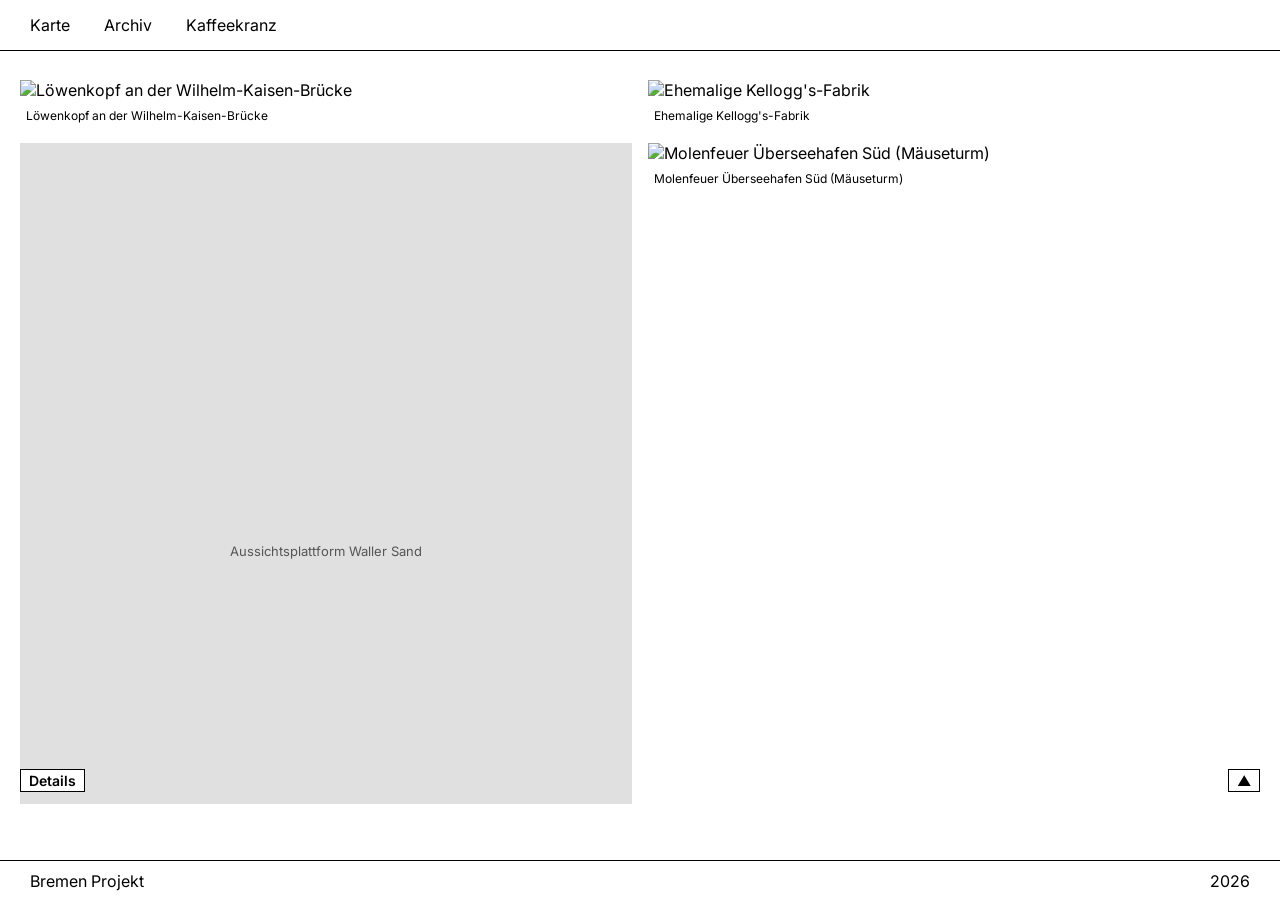
==== commit 5f043653: "Update archiv.html" ====
--- a/archiv.html
+++ b/archiv.html
@@ -6,6 +6,27 @@
   <title>Archiv</title>
   <link href="https://fonts.googleapis.com/css2?family=Inter:wght@300;400;600&display=swap" rel="stylesheet">
   <link rel="stylesheet" href="style.css">
+  <style>
+    #archiv-grid {
+      top: 60px;
+      bottom: 96px;
+    }
+
+    #archiv-sidebar {
+      bottom: 96px;
+    }
+
+    @media (max-width: 700px) {
+      #archiv-grid {
+        bottom: 108px;
+        padding: 14px;
+      }
+
+      #archiv-sidebar {
+        bottom: 108px;
+      }
+    }
+  </style>
 </head>
 <body>
 
@@ -17,10 +38,8 @@
   </nav>
 </header>
 
-<!-- Kachel-Grid -->
 <div id="archiv-grid"></div>
 
-<!-- Detail-Leiste unten (wie Sidebar auf Kartenseite) -->
 <div id="archiv-sidebar">
   <div id="archiv-handle">
     <span>Details</span>
@@ -31,6 +50,8 @@
   </div>
 </div>
 
+<div id="themen-bar"></div>
+
 <footer>
   <div class="footer-content">
     <span>Bremen Projekt</span>
@@ -40,59 +61,159 @@
 
 <script src="stations.js"></script>
 <script>
-// Kacheln rendern
 const grid = document.getElementById('archiv-grid');
-
-stations.forEach(station => {
-  const kachel = document.createElement('div');
-  kachel.className = 'kachel';
-
-  const fotoHtml = station.foto
-    ? `<img src="${station.foto}" alt="${station.name}" />`
-    : `<div class="kachel-placeholder"><span>${station.name}</span></div>`;
-
-  kachel.innerHTML = `
-    ${fotoHtml}
-    <div class="kachel-label">${station.name}</div>
-  `;
-
-  // Doppelklick → Detail-Leiste
-  kachel.addEventListener('dblclick', () => openDetail(station));
-
-  // Touch Long-Press
-  let pressTimer = null;
-  let moved = false;
-  kachel.addEventListener('touchstart', () => {
-    moved = false;
-    pressTimer = setTimeout(() => { if (!moved) openDetail(station); }, 600);
+const themenBar = document.getElementById('themen-bar');
+
+const filters = {
+  selectedThemen: []
+};
+
+function getAlleThemen() {
+  const allThemes = stations.flatMap(station => station.themen || []);
+  return [...new Set(allThemes)];
+}
+
+function formatLabel(text) {
+  return text
+    .split('-')
+    .map(w => w.charAt(0).toUpperCase() + w.slice(1))
+    .join(' ');
+}
+
+function toggleThema(thema) {
+  const index = filters.selectedThemen.indexOf(thema);
+
+  if (index > -1) {
+    filters.selectedThemen.splice(index, 1);
+  } else {
+    filters.selectedThemen.push(thema);
+  }
+
+  renderThemenBar();
+  updateArchiv();
+}
+
+function filterStations(allStations) {
+  if (filters.selectedThemen.length === 0) {
+    return allStations;
+  }
+
+  return allStations.filter(station => {
+    const stationThemen = station.themen || [];
+    return filters.selectedThemen.some(thema => stationThemen.includes(thema));
   });
-  kachel.addEventListener('touchmove', () => { moved = true; clearTimeout(pressTimer); });
-  kachel.addEventListener('touchend', () => clearTimeout(pressTimer));
-
-  grid.appendChild(kachel);
-});
-
-// Detail-Leiste
+}
+
+function renderThemenBar() {
+  const themen = getAlleThemen();
+  themenBar.innerHTML = '';
+
+  themen.forEach(thema => {
+    const chip = document.createElement('button');
+    chip.className = 'themen-chip';
+    chip.textContent = formatLabel(thema);
+
+    if (filters.selectedThemen.includes(thema)) {
+      chip.classList.add('active');
+    }
+
+    chip.addEventListener('click', () => toggleThema(thema));
+    themenBar.appendChild(chip);
+  });
+}
+
+function renderArchiv(filteredStations) {
+  grid.innerHTML = '';
+
+  if (filteredStations.length === 0) {
+    grid.innerHTML = `
+      <p style="padding:10px;background:transparent;display:inline-block;border:1px solid black;">
+        Keine Orte für diese Auswahl gefunden.
+      </p>
+    `;
+    return;
+  }
+
+  filteredStations.forEach(station => {
+    const kachel = document.createElement('div');
+    kachel.className = 'kachel';
+
+    const fotoHtml = station.foto
+      ? `<img src="${station.foto}" alt="${station.name}" />`
+      : `<div class="kachel-placeholder"><span>${station.name}</span></div>`;
+
+    kachel.innerHTML = `
+      ${fotoHtml}
+      <div class="kachel-label">${station.name}</div>
+    `;
+
+    kachel.addEventListener('click', () => openDetail(station));
+    grid.appendChild(kachel);
+  });
+}
+
+function updateArchiv() {
+  const filtered = filterStations(stations);
+  renderArchiv(filtered);
+}
+
 const archivSidebar = document.getElementById('archiv-sidebar');
 const archivHandle  = document.getElementById('archiv-handle');
 const archivToggle  = document.getElementById('archiv-toggle');
 const archivContent = document.getElementById('archiv-content');
 
 const MIN_H = 48;
-const MAX_H = () => window.innerHeight - 60 - 40;
-
-let dragging = false, startY = 0, startH = 0;
-
-function getY(e) { return e.touches ? e.touches[0].clientY : e.clientY; }
-
-archivHandle.addEventListener('mousedown',  e => { dragging=true; startY=getY(e); startH=archivSidebar.offsetHeight; document.body.style.userSelect='none'; });
-archivHandle.addEventListener('touchstart', e => { dragging=true; startY=getY(e); startH=archivSidebar.offsetHeight; }, {passive:true});
-
-document.addEventListener('mousemove',  e => { if(!dragging) return; let h=startH+(startY-getY(e)); h=Math.max(MIN_H,Math.min(h,MAX_H())); archivSidebar.style.height=h+'px'; archivToggle.textContent=h>MIN_H?'▼':'▲'; });
-document.addEventListener('touchmove',  e => { if(!dragging) return; let h=startH+(startY-getY(e)); h=Math.max(MIN_H,Math.min(h,MAX_H())); archivSidebar.style.height=h+'px'; archivToggle.textContent=h>MIN_H?'▼':'▲'; }, {passive:true});
-
-document.addEventListener('mouseup',  () => { dragging=false; document.body.style.userSelect=''; snap(); });
-document.addEventListener('touchend', () => { dragging=false; snap(); });
+const MAX_H = () => window.innerHeight - 60 - 96;
+
+let dragging = false;
+let startY = 0;
+let startH = 0;
+
+function getY(e) {
+  return e.touches ? e.touches[0].clientY : e.clientY;
+}
+
+archivHandle.addEventListener('mousedown', e => {
+  dragging = true;
+  startY = getY(e);
+  startH = archivSidebar.offsetHeight;
+  document.body.style.userSelect = 'none';
+});
+
+archivHandle.addEventListener('touchstart', e => {
+  dragging = true;
+  startY = getY(e);
+  startH = archivSidebar.offsetHeight;
+}, { passive: true });
+
+document.addEventListener('mousemove', e => {
+  if (!dragging) return;
+
+  let h = startH + (startY - getY(e));
+  h = Math.max(MIN_H, Math.min(h, MAX_H()));
+  archivSidebar.style.height = h + 'px';
+  archivToggle.textContent = h > MIN_H ? '▼' : '▲';
+});
+
+document.addEventListener('touchmove', e => {
+  if (!dragging) return;
+
+  let h = startH + (startY - getY(e));
+  h = Math.max(MIN_H, Math.min(h, MAX_H()));
+  archivSidebar.style.height = h + 'px';
+  archivToggle.textContent = h > MIN_H ? '▼' : '▲';
+}, { passive: true });
+
+document.addEventListener('mouseup', () => {
+  dragging = false;
+  document.body.style.userSelect = '';
+  snap();
+});
+
+document.addEventListener('touchend', () => {
+  dragging = false;
+  snap();
+});
 
 function snap() {
   if (archivSidebar.offsetHeight < MIN_H + 20) {
@@ -109,10 +230,12 @@
 });
 
 function openDetail(station) {
-  archivContent.innerHTML = '';
+  const themenText = station.themen ? station.themen.join(', ') : '';
+  const routenText = station.routen ? station.routen.join(', ') : '';
+  const zeitText = station.zeitspannen ? station.zeitspannen.join(', ') : '';
 
   const fotoHtml = station.foto
-    ? `<img src="${station.foto}" alt="${station.name}" style="max-height:35vh;width:auto;display:block;margin:8px 0;" />`
+    ? `<img src="${station.foto}" alt="${station.name}" class="card-foto" />`
     : `<div class="card-foto-placeholder"><span>${station.name}</span></div>`;
 
   archivContent.innerHTML = `
@@ -120,15 +243,20 @@
       <h3>${station.name}</h3>
       ${fotoHtml}
       <p>${station.info}</p>
+      <p><strong>Themen:</strong> ${themenText}</p>
+      <p><strong>Routen:</strong> ${routenText}</p>
+      <p><strong>Zeitspannen:</strong> ${zeitText}</p>
     </div>
   `;
 
-  // Leiste aufklappen
   if (archivSidebar.offsetHeight <= MIN_H + 5) {
     archivSidebar.style.height = '40vh';
     archivToggle.textContent = '▼';
   }
 }
+
+renderThemenBar();
+updateArchiv();
 </script>
 </body>
 </html>
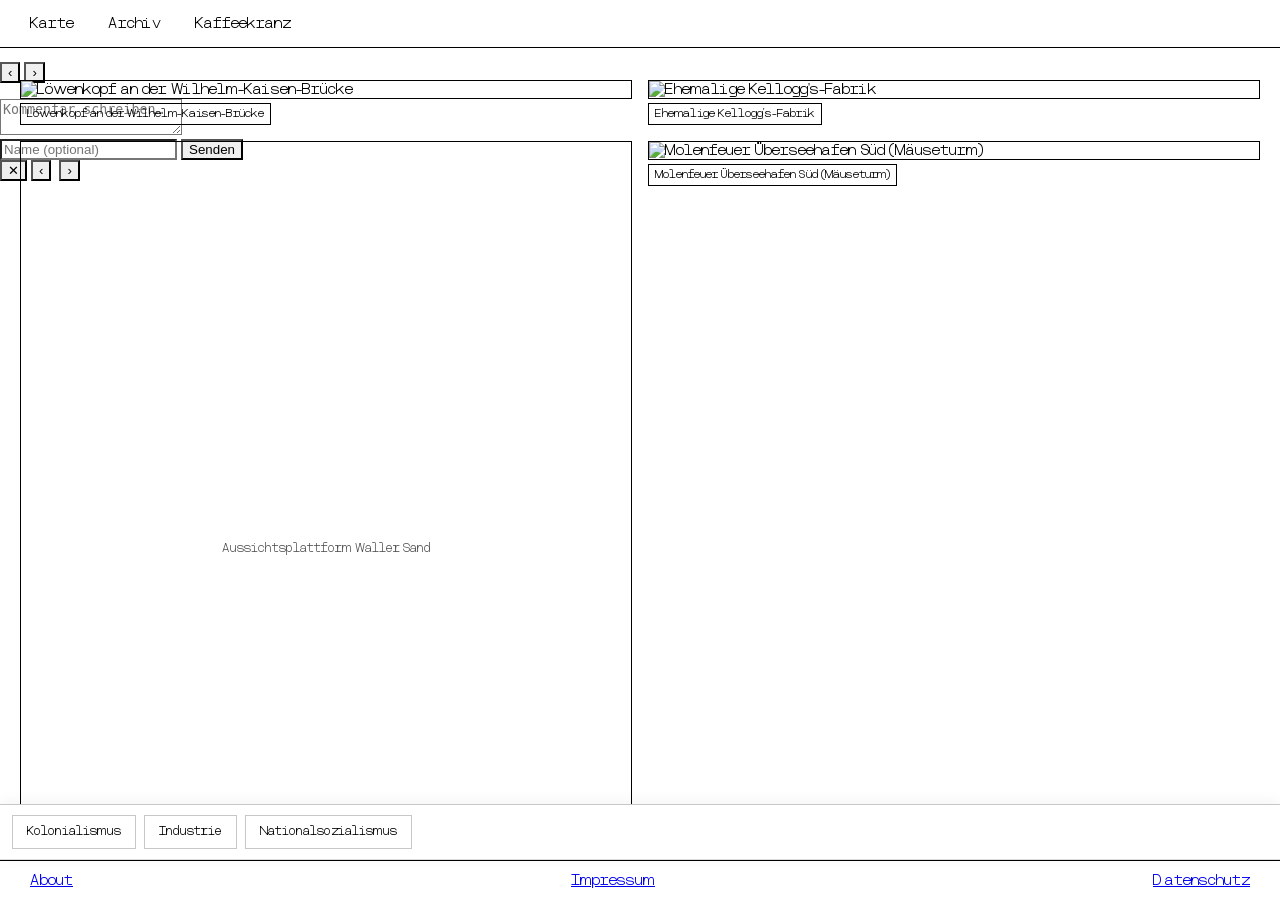
==== commit 5bc3b177: "Update archiv.html" ====
--- a/archiv.html
+++ b/archiv.html
@@ -12,18 +12,10 @@
       bottom: 96px;
     }
 
-    #archiv-sidebar {
-      bottom: 96px;
-    }
-
     @media (max-width: 700px) {
       #archiv-grid {
         bottom: 108px;
         padding: 14px;
-      }
-
-      #archiv-sidebar {
-        bottom: 108px;
       }
     }
   </style>
@@ -37,29 +29,84 @@
     <a href="kaffeekranz.html">Kaffeekranz</a>
   </nav>
 </header>
-
 <div id="archiv-grid"></div>
 
-<div id="archiv-sidebar">
-  <div id="archiv-handle">
-    <span>Details</span>
-    <span id="archiv-toggle">▲</span>
-  </div>
-  <div id="archiv-sidebar-inner">
-    <div id="archiv-content"></div>
+<div id="archiv-zoom-controls">
+  <button id="zoom-in">+</button>
+  <button id="zoom-out">−</button>
+</div>
+
+<div id="themen-bar"></div>
+
+<div id="info-panel">
+  <div id="info-panel-inner">
+    <button id="info-close">✕</button>
+    <button id="info-foto-vollbild">⤢</button>
+    <button id="kommentar-foto-toggle" title="Kommentare ein/ausblenden">
+      <svg width="16" height="15" viewBox="0 0 16 15" fill="none" xmlns="http://www.w3.org/2000/svg">
+        <path d="M1 1h14v10H9l-3 3v-3H1V1Z" stroke="black" stroke-width="1.2" stroke-linejoin="round"/>
+      </svg>
+    </button>
+
+    <!-- 1. FOTO -->
+    <div id="info-foto-bereich">
+      <div id="info-foto-wrapper">
+        <img id="info-foto-img" src="" alt="" />
+        <div id="info-foto-controls">
+          <button id="info-foto-prev">‹</button>
+          <button id="info-foto-next">›</button>
+        </div>
+      </div>
+      <div id="kommentar-notizzettel"></div>
+    </div>
+
+    <!-- 2. KASTEN + TEXT -->
+    <div id="info-scroll">
+      <div id="info-kasten">
+        <div id="info-kasten-links">
+          <span id="info-name"></span>
+          <span id="info-koordinaten"></span>
+        </div>
+        <div id="info-kasten-rechts">
+          <span id="info-zeitspannen"></span>
+          <span id="info-themen"></span>
+        </div>
+      </div>
+      <p id="info-beschreibung"></p>
+      <p id="info-routen"></p>
+      <div id="info-scroll-spacer"></div>
+    </div>
+
+    <!-- 3. KOMMENTAR-FORMULAR sticky -->
+    <div id="kommentar-formular">
+      <textarea id="kommentar-text" placeholder="Kommentar schreiben…" maxlength="300"></textarea>
+      <div id="kommentar-formular-footer">
+        <input id="kommentar-name" type="text" placeholder="Name (optional)" maxlength="40" />
+        <span id="kommentar-anzahl"></span>
+        <button id="kommentar-senden">Senden</button>
+      </div>
+    </div>
+
   </div>
 </div>
 
-<div id="themen-bar"></div>
+<div id="info-vollbild-overlay">
+  <button id="info-vollbild-close">✕</button>
+  <button id="info-vollbild-prev">‹</button>
+  <img id="info-vollbild-img" src="" alt="" />
+  <button id="info-vollbild-next">›</button>
+</div>
 
 <footer>
   <div class="footer-content">
-    <span>Bremen Projekt</span>
-    <span>2026</span>
+    <a href="about.html" class="footer-link">About</a>
+    <a href="impressum.html" class="footer-link">Impressum</a>
+    <a href="datenschutz.html" class="footer-link">Datenschutz</a>
   </div>
 </footer>
 
 <script src="stations.js"></script>
+<script src="texte.js"></script>
 <script>
 const grid = document.getElementById('archiv-grid');
 const themenBar = document.getElementById('themen-bar');
@@ -157,106 +204,173 @@
   renderArchiv(filtered);
 }
 
-const archivSidebar = document.getElementById('archiv-sidebar');
-const archivHandle  = document.getElementById('archiv-handle');
-const archivToggle  = document.getElementById('archiv-toggle');
-const archivContent = document.getElementById('archiv-content');
-
-const MIN_H = 48;
-const MAX_H = () => window.innerHeight - 60 - 96;
-
-let dragging = false;
-let startY = 0;
-let startH = 0;
-
-function getY(e) {
-  return e.touches ? e.touches[0].clientY : e.clientY;
-}
-
-archivHandle.addEventListener('mousedown', e => {
-  dragging = true;
-  startY = getY(e);
-  startH = archivSidebar.offsetHeight;
-  document.body.style.userSelect = 'none';
+// ── INFO-PANEL (gleich wie Karte) ────────────────────────────
+
+const infoPanel        = document.getElementById('info-panel');
+const infoClose        = document.getElementById('info-close');
+const infoFotoImg      = document.getElementById('info-foto-img');
+const infoPrev         = document.getElementById('info-foto-prev');
+const infoNext         = document.getElementById('info-foto-next');
+const infoVollbild     = document.getElementById('info-foto-vollbild');
+const infoName         = document.getElementById('info-name');
+const infoBeschreibung = document.getElementById('info-beschreibung');
+const infoThemen       = document.getElementById('info-themen');
+const infoRouten       = document.getElementById('info-routen');
+const infoZeitspannen  = document.getElementById('info-zeitspannen');
+const infoKoordinaten  = document.getElementById('info-koordinaten');
+const vollbildOverlay  = document.getElementById('info-vollbild-overlay');
+const vollbildImg      = document.getElementById('info-vollbild-img');
+const vollbildClose    = document.getElementById('info-vollbild-close');
+const vollbildPrev     = document.getElementById('info-vollbild-prev');
+const vollbildNext     = document.getElementById('info-vollbild-next');
+
+let aktiveFotos = [], aktiverFotoIndex = 0;
+
+function aktualisiereFoto() {
+  if (aktiveFotos.length === 0) { infoFotoImg.style.display='none'; document.getElementById('info-foto-controls').style.display='none'; return; }
+  infoFotoImg.style.display = 'block';
+  infoFotoImg.src = aktiveFotos[aktiverFotoIndex];
+  vollbildImg.src = aktiveFotos[aktiverFotoIndex];
+  const m = aktiveFotos.length > 1;
+  document.getElementById('info-foto-controls').style.display = m ? 'flex' : 'none';
+  infoPrev.style.display = m ? 'flex' : 'none';
+  infoNext.style.display = m ? 'flex' : 'none';
+}
+
+let aktuelleStationId = null;
+
+function openDetail(station) {
+  aktuelleStationId = station.id;
+  aktiveFotos = station.fotos && station.fotos.length > 0 ? station.fotos : (station.foto ? [station.foto] : []);
+  aktiverFotoIndex = 0;
+  infoName.textContent = station.name || '';
+  infoBeschreibung.textContent = (typeof texte !== 'undefined' && texte[station.id]) ? texte[station.id] : (station.info || '');
+  infoThemen.textContent = station.themen ? station.themen.join(', ') : '';
+  infoRouten.textContent = station.routen ? 'Routen: ' + station.routen.join(', ') : '';
+  infoZeitspannen.textContent = station.zeitspannen ? station.zeitspannen.join(', ') : '';
+  if (infoKoordinaten) infoKoordinaten.textContent = station.coords ? station.coords[0].toFixed(4)+' N / '+station.coords[1].toFixed(4)+' O' : '';
+  aktualisiereFoto();
+  kommentareZuruecksetzen(station.id);
+  infoPanel.classList.add('open');
+}
+
+infoClose.addEventListener('click', () => infoPanel.classList.remove('open'));
+
+let swipeStartX = 0;
+infoFotoImg.addEventListener('touchstart', e => { swipeStartX = e.touches[0].clientX; }, {passive:true});
+infoFotoImg.addEventListener('touchend', e => {
+  const dx = e.changedTouches[0].clientX - swipeStartX;
+  if (Math.abs(dx) > 40 && aktiveFotos.length > 1) {
+    aktiverFotoIndex = dx < 0 ? (aktiverFotoIndex+1)%aktiveFotos.length : (aktiverFotoIndex-1+aktiveFotos.length)%aktiveFotos.length;
+    aktualisiereFoto();
+  }
+}, {passive:true});
+
+infoPrev.addEventListener('click', () => { aktiverFotoIndex=(aktiverFotoIndex-1+aktiveFotos.length)%aktiveFotos.length; aktualisiereFoto(); });
+infoNext.addEventListener('click', () => { aktiverFotoIndex=(aktiverFotoIndex+1)%aktiveFotos.length; aktualisiereFoto(); });
+infoVollbild.addEventListener('click', () => { vollbildImg.src=aktiveFotos[aktiverFotoIndex]; vollbildOverlay.classList.add('open'); });
+vollbildClose.addEventListener('click', () => vollbildOverlay.classList.remove('open'));
+vollbildPrev.addEventListener('click', () => { aktiverFotoIndex=(aktiverFotoIndex-1+aktiveFotos.length)%aktiveFotos.length; aktualisiereFoto(); vollbildImg.src=aktiveFotos[aktiverFotoIndex]; });
+vollbildNext.addEventListener('click', () => { aktiverFotoIndex=(aktiverFotoIndex+1)%aktiveFotos.length; aktualisiereFoto(); vollbildImg.src=aktiveFotos[aktiverFotoIndex]; });
+
+// ── KOMMENTARE ───────────────────────────────────────────────
+
+const ADMIN_PW = 'hafen2026';
+let istAdmin = sessionStorage.getItem('hafen_admin') === '1';
+(function(){ const p=new URLSearchParams(window.location.search); if(p.get('admin')===ADMIN_PW){sessionStorage.setItem('hafen_admin','1');istAdmin=true;window.history.replaceState({},'',window.location.pathname);} })();
+
+const KommentarStore = {
+  laden(id) { try{return JSON.parse(localStorage.getItem('k_'+id)||'[]');}catch{return[];} },
+  speichern(id,k) { const a=this.laden(id);a.push(k);localStorage.setItem('k_'+id,JSON.stringify(a)); },
+  freischalten(id,kid) { const a=this.laden(id);const k=a.find(k=>k.id===kid);if(k){k.freigegeben=true;localStorage.setItem('k_'+id,JSON.stringify(a));} },
+  loeschen(id,kid) { localStorage.setItem('k_'+id,JSON.stringify(this.laden(id).filter(k=>k.id!==kid))); },
+  freigeschaltet(id) { return this.laden(id).filter(k=>k.freigegeben); },
+  pending(id) { return this.laden(id).filter(k=>!k.freigegeben); }
+};
+
+const POSITIONEN = [
+  {top:'8%',left:'4%',rot:-2},{top:'10%',right:'4%',rot:1.5},
+  {top:'45%',left:'3%',rot:1},{top:'50%',right:'3%',rot:-1.5},
+  {top:'25%',left:'30%',rot:2},{top:'65%',left:'20%',rot:-1}
+];
+
+let kommentareSichtbar = false;
+
+function kommentareZuruecksetzen(stationId) {
+  kommentareSichtbar = false;
+  const zettel = document.getElementById('kommentar-notizzettel');
+  const toggle = document.getElementById('kommentar-foto-toggle');
+  const anzahl = document.getElementById('kommentar-anzahl');
+  if (zettel) { zettel.classList.remove('sichtbar'); zettel.innerHTML=''; }
+  if (toggle) toggle.classList.remove('aktiv');
+  const n = KommentarStore.freigeschaltet(stationId).length + (istAdmin ? KommentarStore.pending(stationId).length : 0);
+  if (anzahl) anzahl.textContent = n > 0 ? n+(n===1?' Kommentar':' Kommentare') : '';
+}
+
+function renderKommentare(stationId) {
+  const zettel = document.getElementById('kommentar-notizzettel');
+  if (!zettel) return;
+  zettel.innerHTML = '';
+  const alle = [...KommentarStore.freigeschaltet(stationId), ...(istAdmin?KommentarStore.pending(stationId):[])];
+  alle.forEach((k,i) => {
+    const pos = POSITIONEN[i%POSITIONEN.length];
+    const z = document.createElement('div');
+    z.className = 'notizzettel';
+    if (!k.freigegeben) z.style.opacity='0.55';
+    Object.entries(pos).forEach(([p,v]) => { if(p==='rot') z.style.transform=`rotate(${v}deg)`; else z.style[p]=v; });
+    z.innerHTML = `<div class="notizzettel-text">${k.text}</div><div class="notizzettel-meta"><span>${k.name}</span><span>${k.datum}</span></div>
+      ${!k.freigegeben&&istAdmin?`<div style="display:flex;gap:4px;margin-top:4px;"><button class="nz-freischalten" data-id="${k.id}">✓</button><button class="nz-loeschen" data-id="${k.id}">✕</button></div>`:''}
+      ${k.freigegeben&&istAdmin?`<button class="nz-loeschen" data-id="${k.id}" style="margin-top:4px;">✕</button>`:''}`;
+    z.addEventListener('click', () => z.classList.toggle('expanded'));
+    zettel.appendChild(z);
+  });
+  zettel.querySelectorAll('.nz-freischalten').forEach(btn => { btn.addEventListener('click', e => { e.stopPropagation(); KommentarStore.freischalten(stationId,btn.dataset.id); renderKommentare(stationId); }); });
+  zettel.querySelectorAll('.nz-loeschen').forEach(btn => { btn.addEventListener('click', e => { e.stopPropagation(); KommentarStore.loeschen(stationId,btn.dataset.id); renderKommentare(stationId); }); });
+}
+
+const kommentarToggle = document.getElementById('kommentar-foto-toggle');
+if (kommentarToggle) {
+  kommentarToggle.addEventListener('click', () => {
+    if (!aktuelleStationId) return;
+    kommentareSichtbar = !kommentareSichtbar;
+    document.getElementById('kommentar-notizzettel').classList.toggle('sichtbar', kommentareSichtbar);
+    kommentarToggle.classList.toggle('aktiv', kommentareSichtbar);
+    if (kommentareSichtbar) renderKommentare(aktuelleStationId);
+  });
+}
+
+document.getElementById('kommentar-senden').addEventListener('click', () => {
+  const text = document.getElementById('kommentar-text').value.trim();
+  const name = document.getElementById('kommentar-name').value.trim() || 'Anonym';
+  if (!text || !aktuelleStationId) return;
+  KommentarStore.speichern(aktuelleStationId, { id:Date.now().toString(), text, name, datum:new Date().toLocaleDateString('de-DE',{day:'2-digit',month:'2-digit',year:'2-digit'}), freigegeben:istAdmin });
+  document.getElementById('kommentar-text').value = '';
+  document.getElementById('kommentar-name').value = '';
+  const n = KommentarStore.freigeschaltet(aktuelleStationId).length + (istAdmin?KommentarStore.pending(aktuelleStationId).length:0);
+  document.getElementById('kommentar-anzahl').textContent = n > 0 ? n+(n===1?' Kommentar':' Kommentare') : '';
+  document.getElementById('kommentar-text').placeholder = istAdmin ? '✓ Veröffentlicht.' : '✓ Danke! Wird nach Freischaltung angezeigt.';
+  setTimeout(() => { document.getElementById('kommentar-text').placeholder = 'Kommentar schreiben…'; }, 3000);
+  if (kommentareSichtbar) renderKommentare(aktuelleStationId);
 });
 
-archivHandle.addEventListener('touchstart', e => {
-  dragging = true;
-  startY = getY(e);
-  startH = archivSidebar.offsetHeight;
-}, { passive: true });
-
-document.addEventListener('mousemove', e => {
-  if (!dragging) return;
-
-  let h = startH + (startY - getY(e));
-  h = Math.max(MIN_H, Math.min(h, MAX_H()));
-  archivSidebar.style.height = h + 'px';
-  archivToggle.textContent = h > MIN_H ? '▼' : '▲';
-});
-
-document.addEventListener('touchmove', e => {
-  if (!dragging) return;
-
-  let h = startH + (startY - getY(e));
-  h = Math.max(MIN_H, Math.min(h, MAX_H()));
-  archivSidebar.style.height = h + 'px';
-  archivToggle.textContent = h > MIN_H ? '▼' : '▲';
-}, { passive: true });
-
-document.addEventListener('mouseup', () => {
-  dragging = false;
-  document.body.style.userSelect = '';
-  snap();
-});
-
-document.addEventListener('touchend', () => {
-  dragging = false;
-  snap();
-});
-
-function snap() {
-  if (archivSidebar.offsetHeight < MIN_H + 20) {
-    archivSidebar.style.height = MIN_H + 'px';
-    archivToggle.textContent = '▲';
-  }
-}
-
-archivToggle.addEventListener('click', e => {
-  e.stopPropagation();
-  const isMin = archivSidebar.offsetHeight <= MIN_H + 5;
-  archivSidebar.style.height = isMin ? '40vh' : MIN_H + 'px';
-  archivToggle.textContent = isMin ? '▼' : '▲';
-});
-
-function openDetail(station) {
-  const themenText = station.themen ? station.themen.join(', ') : '';
-  const routenText = station.routen ? station.routen.join(', ') : '';
-  const zeitText = station.zeitspannen ? station.zeitspannen.join(', ') : '';
-
-  const fotoHtml = station.foto
-    ? `<img src="${station.foto}" alt="${station.name}" class="card-foto" />`
-    : `<div class="card-foto-placeholder"><span>${station.name}</span></div>`;
-
-  archivContent.innerHTML = `
-    <div class="card">
-      <h3>${station.name}</h3>
-      ${fotoHtml}
-      <p>${station.info}</p>
-      <p><strong>Themen:</strong> ${themenText}</p>
-      <p><strong>Routen:</strong> ${routenText}</p>
-      <p><strong>Zeitspannen:</strong> ${zeitText}</p>
-    </div>
-  `;
-
-  if (archivSidebar.offsetHeight <= MIN_H + 5) {
-    archivSidebar.style.height = '40vh';
-    archivToggle.textContent = '▼';
-  }
-}
+// ── ARCHIV ──────────────────────────────────────────────────
 
 renderThemenBar();
 updateArchiv();
+
+let archivCols = 4;
+function setArchivCols(n) { archivCols=Math.min(Math.max(n,1),8); grid.style.columnCount=archivCols; }
+document.getElementById('zoom-in').addEventListener('click',  () => setArchivCols(archivCols-1));
+document.getElementById('zoom-out').addEventListener('click', () => setArchivCols(archivCols+1));
+
+// Menü
+const menuToggle = document.getElementById('menu-toggle');
+const menuDropdown = document.getElementById('menu-dropdown');
+if (menuToggle) {
+  menuToggle.addEventListener('click', e => { e.stopPropagation(); menuDropdown.classList.toggle('open'); });
+  document.addEventListener('click', () => menuDropdown.classList.remove('open'));
+}
+
 </script>
 </body>
 </html>
--- a/style.css
+++ b/style.css
@@ -3,10 +3,19 @@
   box-sizing: border-box;
 }
 
+@font-face {
+  font-family: 'Heming';
+  src: url('Heming-Variable.woff2') format('woff2');
+  font-weight: 100 300; /* weil Variable Font */
+  font-style: light;
+}
+
 body {
   margin: 0;
-  font-family: "Inter", Helvetica, Arial, sans-serif;
-}
+  font-family: 'Heming', Helvetica, Arial, sans-serif;
+}
+
+
 
 /* HEADER */
 header {
@@ -31,92 +40,174 @@
   top: 60px;
   left: 0;
   right: 0;
-  height: calc(100vh - 60px - 40px - 48px); /* unter header, über sidebar-bar, über footer */
+  height: calc(100vh - 60px - 40px - 48px);
   -webkit-user-select: none;
   user-select: none;
 }
 
-/* SIDEBAR als transparente Bottom-Bar */
-#sidebar {
+/* AUSKLAPPBARES NAVIGATIONSMENÃœ */
+#nav-menu {
   position: fixed;
-  bottom: 40px;
+  top: 72px;
+  right: 12px;
+  z-index: 1003;
+  width: 220px;
+}
+
+#nav-menu-toggle {
+  width: 100%;
+  padding: 10px 12px;
+  border: 1px solid black;
+  background: white;
+  color: black;
+  font-family: 'Heming', Helvetica, Arial, sans-serif;
+  font-size: 13px;
+  text-align: left;
+  cursor: pointer;
+}
+
+#nav-menu-panel {
+  margin-top: 6px;
+  border: 1px solid black;
+  background: white;
+  box-shadow: 0 4px 18px rgba(0, 0, 0, 0.08);
+}
+
+#nav-menu-panel.hidden {
+  display: none;
+}
+
+#nav-menu-inner {
+  display: flex;
+  flex-direction: column;
+  gap: 8px;
+  padding: 10px;
+  background: white;
+}
+
+#nav-menu-inner button {
+  width: 100%;
+  padding: 8px 12px;
+  border: 1px solid black;
+  background: white;
+  color: black;
+  font-family: 'Heming', Helvetica, Arial, sans-serif;
+  font-size: 13px;
+  text-align: left;
+  cursor: pointer;
+}
+
+#nav-menu-inner button:disabled {
+  opacity: 0.45;
+  cursor: default;
+}
+
+#nav-status {
+  border: 1px solid black;
+  padding: 8px 12px;
+  background: white;
+  color: black;
+  font-size: 13px;
+  line-height: 1.3;
+}
+
+/* SIDEBAR / INFOFENSTER */
+#sidebar,
+#archiv-sidebar {
+  position: fixed;
   left: 0;
   right: 0;
   height: 48px;
-  background: transparent;
-  border: none;
+  background: rgba(255, 255, 255, 0.18);
+  backdrop-filter: blur(12px);
+  -webkit-backdrop-filter: blur(12px);
+  border: 1px solid rgba(0, 0, 0, 0.22);
+  box-shadow: 0 4px 18px rgba(0, 0, 0, 0.08);
   overflow: hidden;
   z-index: 999;
-  /* kein transition – freies Ziehen */
-}
-
-/* RESIZE HANDLE / TOGGLE BUTTON */
-#resize-handle {
+}
+
+#sidebar {
+  bottom: 96px;
+}
+
+#archiv-sidebar {
+  bottom: 96px;
+}
+
+/* HANDLE */
+#resize-handle,
+#archiv-handle {
   display: flex;
   align-items: center;
   justify-content: space-between;
-  padding: 0 20px;
+  padding: 0 16px;
   height: 48px;
   cursor: ns-resize;
   user-select: none;
   touch-action: none;
-}
-
-#resize-handle span {
+  border-bottom: 1px solid rgba(0, 0, 0, 0.18);
+  background: transparent;
+}
+
+#resize-handle span,
+#archiv-handle span {
   font-weight: 600;
   font-size: 14px;
-  background: white;
-  color: black;
-  padding: 2px 8px;
-  border: 1px solid black;
-}
-
-#toggle-icon {
+  background: transparent;
+  color: black;
+  padding: 0;
+  border: none;
+}
+
+#toggle-icon,
+#archiv-toggle {
   font-size: 18px;
   line-height: 1;
-  background: white;
-  color: black;
-  padding: 2px 8px;
-  border: 1px solid black;
+  background: transparent;
+  color: black;
+  padding: 0;
+  border: none;
 }
 
 /* SIDEBAR INHALT */
-#sidebar-inner {
+#sidebar-inner,
+#archiv-sidebar-inner {
   padding: 15px 20px;
   overflow-y: auto;
   height: calc(100% - 48px);
   background: transparent;
 }
 
-/* CARDS – nur Text hinterlegt */
+/* CARDS */
 .card {
-  padding: 12px 0;
-  margin-bottom: 8px;
+  padding: 12px;
+  margin-bottom: 10px;
+  border: 1px solid rgba(0, 0, 0, 0.22);
+  background: rgba(255, 255, 255, 0.12);
+  backdrop-filter: blur(8px);
+  -webkit-backdrop-filter: blur(8px);
 }
 
 .card h3 {
-  margin: 0 0 4px 0;
-  display: inline-block;
-  background: white;
-  color: black;
-  padding: 2px 6px;
+  margin: 0 0 8px 0;
+  display: block;
+  color: black;
 }
 
 .card p {
-  margin: 4px 0 0 0;
-  display: inline-block;
-  background: white;
-  color: black;
-  padding: 2px 6px;
+  margin: 6px 0 0 0;
+  display: block;
+  color: black;
 }
 
 .close {
   float: right;
   cursor: pointer;
-  background: white;
-  color: black;
-  padding: 2px 6px;
-  border: 1px solid black;
+  color: black;
+  padding: 0;
+  border: none;
+  background: transparent;
 }
 
 /* FOOTER */
@@ -126,23 +217,77 @@
   width: 100%;
   height: 40px;
   border-top: 1px solid black;
-  background: white;
+  background: transparent;
   display: flex;
   align-items: center;
   padding: 0 30px;
+  z-index: 1001;
+}
+
+.footer-content {
+  display: flex;
+  justify-content: space-between;
+  width: 100%;
+}
+
+/* THEMENLEISTEN */
+#themen-bar,
+#map-themen-bar {
+  position: fixed;
+  left: 0;
+  right: 0;
+  bottom: 40px;
+  min-height: 56px;
+  background: rgba(255, 255, 255, 0.10);
+  backdrop-filter: blur(12px);
+  -webkit-backdrop-filter: blur(12px);
+  border-top: 1px solid rgba(0, 0, 0, 0.22);
+  border-bottom: 1px solid rgba(0, 0, 0, 0.14);
+  box-shadow: 0 -2px 14px rgba(0, 0, 0, 0.05);
+  padding: 8px 12px;
   z-index: 1000;
-}
-
-.footer-content {
-  display: flex;
-  justify-content: space-between;
-  width: 100%;
+  display: flex;
+  gap: 8px;
+  overflow-x: auto;
+  overflow-y: hidden;
+  align-items: center;
+  -webkit-overflow-scrolling: touch;
+}
+
+#themen-bar::-webkit-scrollbar,
+#map-themen-bar::-webkit-scrollbar {
+  height: 6px;
+}
+
+.themen-chip {
+  flex: 0 0 auto;
+  padding: 8px 14px;
+  border: 1px solid rgba(0, 0, 0, 0.22);
+  background: rgba(255, 255, 255, 0.28);
+  backdrop-filter: blur(6px);
+  -webkit-backdrop-filter: blur(6px);
+  color: black;
+  font-family: 'Heming', Helvetica, Arial, sans-serif;
+  font-size: 13px;
+  line-height: 1.2;
+  cursor: pointer;
+  white-space: nowrap;
+}
+
+.themen-chip.active {
+  background: black;
+  color: white;
 }
 
 /* Leaflet kantig */
 .leaflet-popup-content-wrapper,
 .leaflet-popup-tip {
   border-radius: 0 !important;
+}
+
+/* Routing-Anweisungen ausblenden */
+.leaflet-routing-container {
+  display: none !important;
 }
 
 /* Keine Outline/Shadow bei Markern */
@@ -154,19 +299,16 @@
   background: none !important;
 }
 
-/* ===================== FOTO-MARKER ===================== */
-
+/* FOTO-MARKER */
 .foto-marker {
   position: relative;
   cursor: pointer;
-  /* Breite/Höhe wird per JS gesetzt passend zum Bildformat */
-}
-
-/* Kleines Vorschaubild (Normalzustand) */
+}
+
 .foto-marker-thumb {
   overflow: hidden;
   background: #eee;
-  /* kein border, keine outline */
+  border: 1px solid black;
 }
 
 .foto-marker-thumb img {
@@ -176,20 +318,19 @@
   display: block;
 }
 
-/* Aufgeklappter Zustand beim Hover */
 .foto-marker-expanded {
   position: absolute;
   bottom: calc(100% + 6px);
   left: 50%;
   transform: translateX(-50%) scaleY(0);
   transform-origin: bottom center;
-  /* Breite wird per JS passend zum Bildformat gesetzt */
   background: white;
   overflow: visible;
   opacity: 0;
   transition: transform 0.25s ease, opacity 0.2s ease;
   pointer-events: none;
   z-index: 500;
+  border: 1px solid black;
 }
 
 .foto-marker:hover .foto-marker-expanded {
@@ -199,19 +340,35 @@
 
 .foto-marker-expanded img {
   display: block;
-  /* Breite & Höhe werden per JS gesetzt – ganzes Bild sichtbar */
 }
 
 .foto-marker-label {
   padding: 5px 8px;
   font-size: 11px;
-  font-family: "Inter", Helvetica, Arial, sans-serif;
+  font-family: 'Heming', Helvetica, Arial, sans-serif;
   line-height: 1.3;
   background: white;
   color: black;
-}
-
-/* Platzhalter wenn kein Foto vorhanden */
+  border-top: 1px solid black;
+}
+
+.foto-marker-current .foto-marker-thumb,
+.foto-marker-current .foto-placeholder {
+  outline: 3px solid black;
+  outline-offset: 3px;
+}
+
+/* Benutzerposition */
+.user-location-marker {
+  width: 18px;
+  height: 18px;
+  background: white;
+  border: 3px solid black;
+  border-radius: 50% !important;
+  box-shadow: 0 0 0 6px rgba(255, 255, 255, 0.25);
+}
+
+/* Platzhalter */
 .foto-placeholder {
   width: 44px;
   height: 44px;
@@ -220,6 +377,7 @@
   align-items: center;
   justify-content: center;
   padding: 3px;
+  border: 1px solid black;
 }
 
 .foto-placeholder span {
@@ -227,7 +385,7 @@
   text-align: center;
   line-height: 1.2;
   color: #333;
-  font-family: "Inter", Helvetica, Arial, sans-serif;
+  font-family: 'Heming', Helvetica, Arial, sans-serif;
   overflow: hidden;
 }
 
@@ -242,7 +400,6 @@
   padding: 8px;
 }
 
-/* Foto in der Sidebar-Card */
 .card-foto-placeholder {
   width: 100%;
   height: 140px;
@@ -251,20 +408,30 @@
   align-items: center;
   justify-content: center;
   margin: 8px 0;
+  border: 1px solid black;
 }
 
 .card-foto-placeholder span {
   font-size: 13px;
   color: #555;
-  font-family: "Inter", Helvetica, Arial, sans-serif;
-}
-
-/* ===================== ARCHIV-SEITE ===================== */
-
+  font-family: 'Heming', Helvetica, Arial, sans-serif;
+}
+
+.card-foto {
+  max-height: 35vh;
+  width: auto;
+  max-width: 100%;
+  display: block;
+  margin: 8px 0;
+  object-fit: contain;
+  border: 1px solid black;
+}
+
+/* ARCHIV */
 #archiv-grid {
   position: fixed;
   top: 60px;
-  bottom: 40px;
+  bottom: 96px;
   left: 0;
   right: 0;
   padding: 20px;
@@ -275,12 +442,12 @@
   gap: 16px;
 }
 
-/* Kacheln – zwei passen nebeneinander */
 .kachel {
   width: calc(50% - 8px);
   cursor: pointer;
   animation: sway 3s ease-in-out infinite;
   transform-origin: top center;
+  background: transparent;
 }
 
 .kachel:nth-child(even) {
@@ -297,15 +464,18 @@
   width: 100%;
   height: auto;
   display: block;
+  border: 1px solid black;
+  background: transparent;
 }
 
 .kachel-placeholder {
   width: 100%;
   aspect-ratio: 3/4;
-  background: #e0e0e0;
+  background: transparent;
   display: flex;
   align-items: center;
   justify-content: center;
+  border: 1px solid black;
 }
 
 .kachel-placeholder span {
@@ -316,68 +486,90 @@
 }
 
 .kachel-label {
-  background: white;
+  background: transparent;
   color: black;
   font-size: 12px;
   padding: 4px 6px;
   margin-top: 4px;
   display: inline-block;
-}
-
-/* Archiv Detail-Leiste (wie Sidebar auf Kartenseite) */
-#archiv-sidebar {
-  position: fixed;
-  bottom: 40px;
-  left: 0;
-  right: 0;
-  height: 48px;
-  background: transparent;
-  border: none;
-  overflow: hidden;
-  z-index: 999;
-}
-
-#archiv-handle {
-  display: flex;
-  align-items: center;
-  justify-content: space-between;
-  padding: 0 20px;
-  height: 48px;
-  cursor: ns-resize;
-  user-select: none;
-  touch-action: none;
-}
-
-#archiv-handle span {
-  font-weight: 600;
-  font-size: 14px;
-  background: white;
-  color: black;
-  padding: 2px 8px;
-  border: 1px solid black;
-}
-
-#archiv-toggle {
-  font-size: 18px;
-  background: white;
-  color: black;
-  padding: 2px 8px;
-  border: 1px solid black;
-}
-
-#archiv-sidebar-inner {
-  padding: 15px 20px;
-  overflow-y: auto;
-  height: calc(100% - 48px);
-  background: transparent;
-}
-
-/* Foto in Sidebar-Card – max 35vh hoch, kein Abschneiden */
-.card-foto {
-  max-height: 35vh;
-  width: auto;
-  max-width: 100%;
-  display: block;
-  margin: 8px 0;
-  object-fit: contain;
-}
+  border: 1px solid black;
+}
+
+/* RUNDE ROSTROTE MARKERPUNKTE */
+.punkt-marker {
+  width: 18px;
+  height: 18px;
+  background: #9a3f2f;
+  border: 1px solid black;
+  border-radius: 50% !important;
+  cursor: pointer;
+  transition: transform 0.15s ease;
+}
+
+.punkt-marker:hover {
+  transform: scale(1.35);
+}
+
+.container-marker {
+  width: var(--marker-size, 45px);
+  height: var(--marker-size, 60px);
+  cursor: pointer;
+  transition: width 0.2s ease, height 0.2s ease, transform 0.15s ease;
+  min-width: 50px;   
+  min-height: 50px;
+}
+
+.container-marker svg {
+  width: 100%;
+  height: 100%;
+  display: block;
+}
+
+.container-marker:hover {
+  transform: scale(1.25);
+}
+@media (max-width: 700px) {
+  #map {
+    height: calc(100vh - 60px - 56px - 40px - 48px);
+  }
+
+  #nav-menu {
+    top: 68px;
+    right: 8px;
+    width: 190px;
+  }
+
+  #nav-menu-toggle {
+    font-size: 12px;
+    padding: 8px 10px;
+  }
+
+  #nav-menu-inner button {
+    font-size: 12px;
+    padding: 8px 10px;
+  }
+
+  #nav-status {
+    font-size: 12px;
+  }
+
+  #sidebar,
+  #archiv-sidebar {
+    bottom: 108px;
+  }
+
+  #themen-bar,
+  #map-themen-bar {
+    padding: 8px 10px;
+  }
+
+  .themen-chip {
+    font-size: 12px;
+    padding: 8px 12px;
+  }
+
+  #archiv-grid {
+    bottom: 108px;
+    padding: 14px;
+  }
+}
